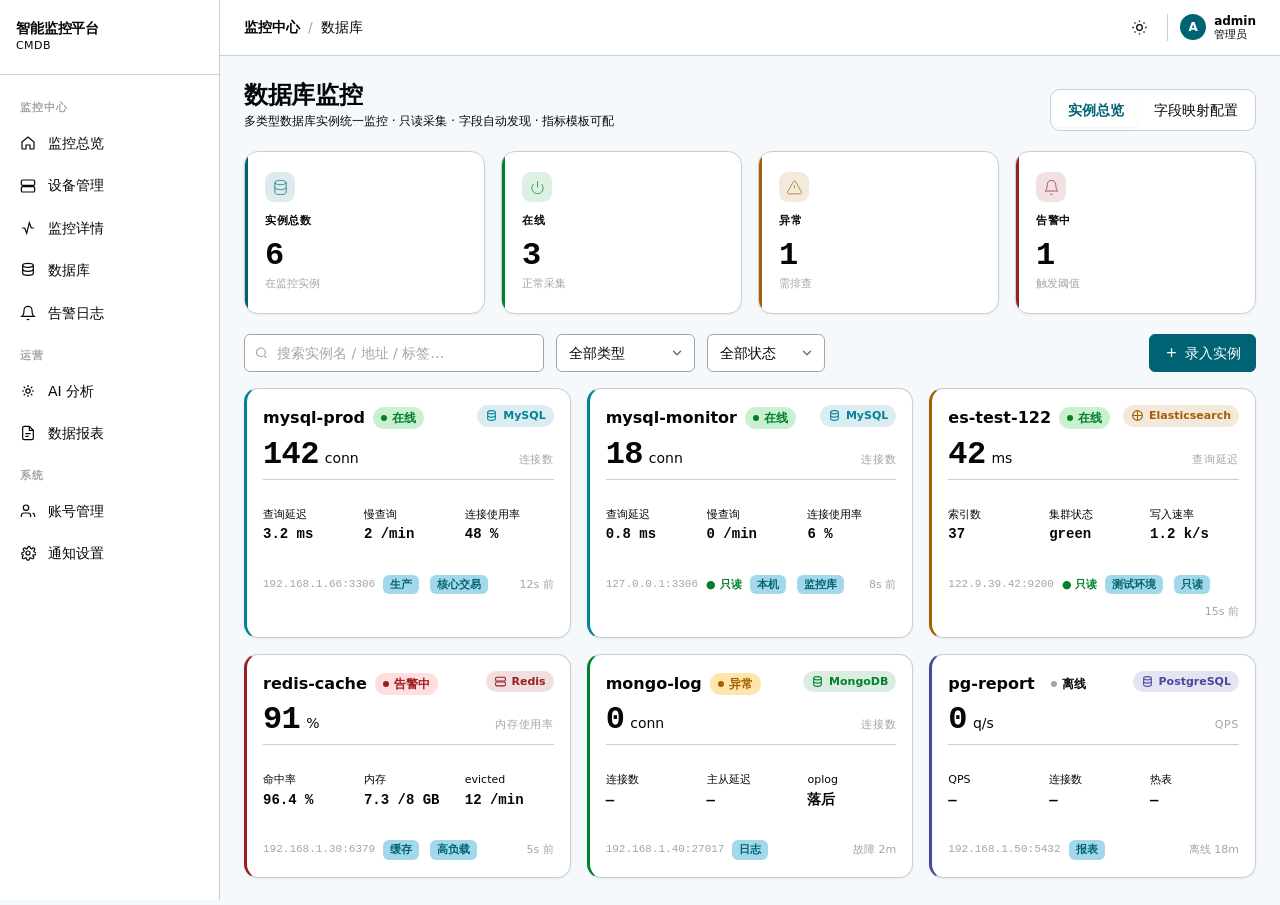
==== frontend-custom/db-monitor.html @ f9fe0a59 "sync: 生产版本自动镜像 2026-09-14" ====
<!DOCTYPE html>
<html lang="zh-CN">
<head>
<meta charset="UTF-8" />
<meta name="viewport" content="width=device-width, initial-scale=1.0" />
<title>数据库监控 · 智能监控平台</title>
<link rel="icon" type="image/png" href="/brand-logo.png" />
<style>
/* ============================================================
   Design tokens —— 与平台 index-*.css / physical.html 完全一致
   （注入模式下 :root 块会被剥离，直接继承主站 token；独立打开时本块生效）
   ============================================================ */
:root{
  --blue-50:oklch(95% .02 220);--blue-100:oklch(85% .06 220);--blue-200:oklch(75% .1 220);
  --blue-400:oklch(65% .14 210);--blue-600:oklch(55% .12 210);--blue-700:oklch(45% .1 210);--blue-900:oklch(30% .06 210);
  --green-100:oklch(92% .06 150);--green-400:oklch(68% .18 148);--green-600:oklch(52% .16 148);--green-900:oklch(28% .08 148);
  --amber-100:oklch(93% .08 85);--amber-400:oklch(72% .16 80);--amber-600:oklch(55% .14 70);--amber-900:oklch(30% .06 70);
  --coral-100:oklch(93% .04 20);--coral-400:oklch(58% .2 25);--coral-600:oklch(45% .16 25);--coral-900:oklch(25% .08 20);
  --purple-100:oklch(93% .04 280);--purple-400:oklch(60% .16 280);--purple-600:oklch(45% .14 280);--purple-900:oklch(25% .08 280);
  --neutral-50:oklch(98% .005 240);--neutral-100:oklch(93% .008 240);--neutral-200:oklch(85% .008 240);
  --neutral-300:oklch(72% .01 240);--neutral-400:oklch(60% .01 240);--neutral-500:oklch(48% .01 240);
  --neutral-600:oklch(38% .008 240);--neutral-700:oklch(28% .008 240);--neutral-750:oklch(23% .006 240);
  --neutral-800:oklch(18% .006 240);--neutral-850:oklch(15% .005 240);--neutral-900:oklch(12% .004 240);--neutral-950:oklch(8% .003 240);

  --surface-root:var(--neutral-50);--surface-default:var(--neutral-50);
  --surface-raised:#fff;--surface-overlay:#fff;
  --text-primary:var(--neutral-900);--text-secondary:var(--text-secondary,var(--neutral-500));--text-tertiary:var(--neutral-300);
  --text-inverse:var(--neutral-50);--text-link:var(--blue-700);
  --border-subtle:var(--neutral-200);--border-default:var(--neutral-300);--border-strong:var(--neutral-400);
  --accent:var(--blue-700);--accent-hover:var(--blue-900);--accent-solid:var(--blue-700);
  --accent-subtle:var(--blue-100);--accent-glow:oklch(55% .2 210 / .35);
  --success:var(--green-600);--success-subtle:var(--green-100);
  --warning:var(--amber-600);--warning-subtle:var(--amber-100);
  --danger:var(--coral-600);--danger-subtle:var(--coral-100);
  --info:var(--purple-600);--info-subtle:var(--purple-100);
  --shadow-card:0 1px 3px oklch(0% 0 0 / .06);
  --shadow-elevated:0 4px 16px oklch(0% 0 0 / .1);
  --radius-sm:6px;--radius-md:10px;--radius-lg:14px;--radius-xl:20px;
  --space-1:4px;--space-2:8px;--space-3:12px;--space-4:16px;--space-5:20px;
  --space-6:24px;--space-8:32px;--space-10:40px;--space-12:48px;
  --text-2xs:11px;--text-xs:12px;--text-sm:14px;--text-base:16px;--text-lg:18px;
  --text-xl:20px;--text-2xl:24px;--text-3xl:32px;
  --duration-fast:.12s;--duration-normal:.2s;--duration-slow:.35s;
  --ease-in-out:cubic-bezier(.65,0,.35,1);--ease-out-expo:cubic-bezier(.16,1,.3,1);--ease-out-quart:cubic-bezier(.25,1,.5,1);
  --font-sans:"Inter",-apple-system,BlinkMacSystemFont,"Segoe UI",system-ui,"PingFang SC","Hiragino Sans GB","Microsoft YaHei",sans-serif;
  --font-mono:"JetBrains Mono","Cascadia Code","Fira Code","Consolas",monospace;
  --sidebar-w:220px;
}
:root.dark{
  --surface-root:var(--neutral-950);--surface-default:var(--neutral-900);
  --surface-raised:var(--neutral-850);--surface-overlay:var(--neutral-800);
  --text-primary:var(--neutral-100);--text-secondary:var(--neutral-400);--text-tertiary:var(--neutral-600);
  --text-inverse:var(--neutral-900);--text-link:var(--blue-400);
  --border-subtle:var(--neutral-750);--border-default:var(--neutral-700);--border-strong:var(--neutral-600);
  --accent-subtle:var(--blue-900);--accent-glow:oklch(65% .2 210 / .4);
  --success:var(--green-400);--success-subtle:var(--green-900);
  --warning:var(--amber-400);--warning-subtle:var(--amber-900);
  --danger:var(--coral-400);--danger-subtle:var(--coral-900);
  --info:var(--purple-400);--info-subtle:var(--purple-900);
  --shadow-card:none;--shadow-elevated:0 4px 24px oklch(0% 0 0 / .4);
}
*,*::before,*::after{box-sizing:border-box}
html,body{height:100%}
body{margin:0;background:var(--surface-root);color:var(--text-primary);
  font:400 var(--text-sm)/1.6 var(--font-sans);-webkit-font-smoothing:antialiased}
a{color:inherit;text-decoration:none}
button,input,select,textarea{font:inherit;color:inherit}
:focus-visible{outline:none;box-shadow:0 0 0 3px var(--accent-glow);border-radius:var(--radius-sm)}
.mono{font-family:var(--font-mono);font-variant-numeric:tabular-nums}

/* ---------- Layout ---------- */
.app{display:flex;min-height:100vh}
.sidebar{width:var(--sidebar-w);flex:0 0 var(--sidebar-w);background:var(--surface-raised);
  border-right:1px solid var(--border-subtle);display:flex;flex-direction:column;
  position:sticky;top:0;height:100vh;overflow-y:auto;z-index:100}
.brand{display:flex;align-items:center;gap:var(--space-3);padding:var(--space-5) var(--space-4);
  border-bottom:1px solid var(--border-subtle)}
.brand img{width:28px;height:28px;border-radius:var(--radius-sm);object-fit:cover}
.brand-txt{font-size:var(--text-sm);font-weight:700;letter-spacing:-.01em;line-height:1.2}
.brand-sub{font-size:var(--text-2xs);color:var(--text-secondary);font-weight:500;letter-spacing:.04em}
.nav{padding:var(--space-3) var(--space-2);display:flex;flex-direction:column;gap:2px;flex:1}
.nav-label{padding:var(--space-3) var(--space-3) var(--space-1);font-size:var(--text-2xs);
  font-weight:600;letter-spacing:.08em;text-transform:uppercase;color:var(--text-tertiary)}
.nav-item{display:flex;align-items:center;gap:var(--space-3);padding:9px var(--space-3);
  border-radius:var(--radius-sm);color:var(--text-secondary);font-size:var(--text-sm);
  transition:background var(--duration-fast),color var(--duration-fast)}
.nav-item:hover{background:var(--surface-overlay);color:var(--text-primary)}
:root.dark .nav-item:hover{background:var(--neutral-800)}
.nav-item svg{width:16px;height:16px;flex:0 0 16px;stroke-width:1.8}
.nav-item.active{background:var(--accent-subtle);color:var(--accent);font-weight:600}
:root.dark .nav-item.active{color:var(--blue-400)}

.main{flex:1;min-width:0;display:flex;flex-direction:column}
.topbar{position:sticky;top:0;z-index:90;background:var(--surface-raised);border-bottom:1px solid var(--border-subtle);
  display:flex;align-items:center;gap:var(--space-4);padding:var(--space-3) var(--space-6);min-height:56px}
.crumb{display:flex;align-items:center;gap:var(--space-2);font-size:var(--text-sm);color:var(--text-secondary);min-width:0}
.crumb b{color:var(--text-primary);font-weight:600}
.crumb .sep{color:var(--text-tertiary)}
.topbar-right{margin-left:auto;display:flex;align-items:center;gap:var(--space-2)}
.icon-btn{background:none;border:1px solid transparent;border-radius:var(--radius-sm);padding:6px;cursor:pointer;
  color:var(--text-secondary);display:grid;place-items:center;transition:background var(--duration-fast),color var(--duration-fast)}
.icon-btn:hover{background:var(--surface-overlay);color:var(--text-primary)}
:root.dark .icon-btn:hover{background:var(--neutral-800)}
.icon-btn svg{width:17px;height:17px;stroke-width:1.8}
.who{display:flex;align-items:center;gap:var(--space-2);padding-left:var(--space-3);border-left:1px solid var(--border-subtle);margin-left:var(--space-1)}
.avatar{width:26px;height:26px;border-radius:50%;background:var(--accent);color:#fff;display:grid;place-items:center;font-size:var(--text-xs);font-weight:700;flex:0 0 26px}
.who-name{font-size:var(--text-xs);font-weight:600;line-height:1.2}
.who-role{font-size:var(--text-2xs);color:var(--text-secondary);line-height:1.2}

.content{padding:var(--space-6);max-width:1600px;width:100%;margin:0 auto;flex:1}
.page-head{display:flex;align-items:flex-end;gap:var(--space-4);margin-bottom:var(--space-5);flex-wrap:wrap}
.page-title{font-size:var(--text-2xl);font-weight:650;letter-spacing:-.015em;margin:0;line-height:1.25}
.page-desc{font-size:var(--text-xs);color:var(--text-secondary);margin:2px 0 0}

/* ---------- Stats ---------- */
.stats{display:grid;grid-template-columns:repeat(auto-fit,minmax(170px,1fr));gap:var(--space-4);margin-bottom:var(--space-5)}
.stat{background:var(--surface-raised);border:1px solid var(--border-subtle);border-radius:var(--radius-lg);
  box-shadow:var(--shadow-card);padding:var(--space-5);position:relative;overflow:hidden;
  opacity:0;animation:statFade .5s cubic-bezier(.16,1,.3,1) both;animation-delay:calc(var(--i,0)*.09s)}
.stat:hover{transform:translateY(-3px);box-shadow:var(--shadow-elevated);transition:transform .2s,box-shadow .2s}
.stat-ico{display:inline-flex;width:30px;height:30px;border-radius:9px;align-items:center;justify-content:center;
  margin-bottom:10px;background:color-mix(in srgb,currentColor 13%,transparent)}
.stat-ico svg{width:17px;height:17px}
@keyframes statFade{from{opacity:0}to{opacity:1}}
.stat::after{content:"";position:absolute;left:0;top:0;bottom:0;width:3px;background:var(--bar,transparent)}
.stat-k{font-size:var(--text-2xs);font-weight:600;letter-spacing:.06em;text-transform:uppercase;color:var(--text-secondary)}
.stat-v{font-size:var(--text-3xl);font-weight:700;line-height:1.1;margin-top:var(--space-2);letter-spacing:-.02em}
.stat-x{font-size:var(--text-2xs);color:var(--text-tertiary);margin-top:2px}

/* ---------- Toolbar ---------- */
.toolbar{display:flex;gap:var(--space-3);align-items:center;flex-wrap:wrap;margin-bottom:var(--space-4)}
.search{position:relative;flex:1;min-width:200px;max-width:340px}
.search svg{position:absolute;left:10px;top:50%;transform:translateY(-50%);width:15px;height:15px;color:var(--text-tertiary);stroke-width:1.8;pointer-events:none}
.input,.select{background:var(--surface-raised);border:1px solid var(--border-default);border-radius:var(--radius-sm);
  padding:7px 12px;font-size:var(--text-sm);width:100%;transition:border-color var(--duration-fast),box-shadow var(--duration-fast)}
.search .input{padding-left:32px}
.input::placeholder{color:var(--text-tertiary)}
.input:focus,.select:focus{outline:none;border-color:var(--accent);box-shadow:0 0 0 3px var(--accent-glow)}
.select{width:auto;min-width:118px;cursor:pointer}
select.input,select.select{-webkit-appearance:none;appearance:none;
  background-image:url("data:image/svg+xml,%3Csvg xmlns='http://www.w3.org/2000/svg' width='12' height='12' viewBox='0 0 24 24' fill='none' stroke='%236b7280' stroke-width='2.5' stroke-linecap='round' stroke-linejoin='round'%3E%3Cpath d='m6 9 6 6 6-6'/%3E%3C/svg%3E");
  background-repeat:no-repeat;background-position:right 10px center;background-size:14px 14px;padding-right:32px}
.spacer{flex:1}
.btn{border-radius:var(--radius-sm);padding:7px 14px;font-size:var(--text-sm);font-weight:500;cursor:pointer;
  border:1px solid transparent;display:inline-flex;align-items:center;gap:6px;white-space:nowrap;
  transition:background var(--duration-fast),border-color var(--duration-fast),color var(--duration-fast)}
.btn svg{width:15px;height:15px;stroke-width:2}
.btn-primary{background:var(--accent);color:#fff;border-color:var(--accent)}
.btn-primary:hover{background:var(--accent-hover);border-color:var(--accent-hover)}
.btn-primary:active{transform:translateY(1px)}
.btn-secondary{background:var(--surface-raised);color:var(--text-primary);border-color:var(--border-default)}
.btn-secondary:hover{border-color:var(--accent);color:var(--accent)}
.btn-danger{background:transparent;color:var(--danger);border-color:var(--border-default)}
.btn-danger:hover{background:var(--danger-subtle);border-color:var(--danger)}
.btn[disabled]{opacity:.5;cursor:not-allowed}
.btn-sm{padding:4px 9px;font-size:var(--text-xs)}

/* ---------- Segmented control ---------- */
.seg{display:inline-flex;background:var(--surface-overlay);border:1px solid var(--border-subtle);
  border-radius:var(--radius-md);padding:3px;gap:2px}
.seg button{border:none;background:transparent;color:var(--text-secondary);font-size:var(--text-sm);
  font-weight:500;padding:6px 14px;border-radius:var(--radius-sm);cursor:pointer;transition:all var(--duration-fast)}
.seg button.active{background:var(--surface-raised);color:var(--accent);font-weight:600;box-shadow:var(--shadow-card)}
:root.dark .seg button.active{background:var(--neutral-800)}

/* ---------- Cards / Table ---------- */
.card{background:var(--surface-raised);border:1px solid var(--border-subtle);border-radius:var(--radius-lg);
  box-shadow:var(--shadow-card);overflow:hidden}
.tbl-scroll{overflow-x:auto}
table{width:100%;border-collapse:collapse;font-size:var(--text-sm)}
thead th{background:var(--surface-overlay);text-align:left;padding:10px var(--space-4);font-size:var(--text-2xs);
  font-weight:600;letter-spacing:.06em;text-transform:uppercase;color:var(--text-secondary);
  border-bottom:1px solid var(--border-subtle);white-space:nowrap}
:root.dark thead th{background:var(--neutral-800)}
tbody td{padding:11px var(--space-4);border-bottom:1px solid var(--border-subtle);vertical-align:middle}
tbody tr:last-child td{border-bottom:none}
.cell-name{font-weight:600;display:flex;align-items:center;gap:var(--space-2)}
.dot{width:6px;height:6px;border-radius:50%;flex:0 0 6px}
.muted{color:var(--text-secondary)}
.nowrap{white-space:nowrap}
.acts{display:flex;gap:var(--space-1);justify-content:flex-end}
.acts .btn{border:1px solid var(--border-default)}
.acts .btn:hover{border-color:var(--accent);color:var(--accent)}

.badge{display:inline-flex;align-items:center;gap:5px;padding:2px 8px;border-radius:var(--radius-xl);
  font-size:var(--text-xs);font-weight:600;line-height:1.5;white-space:nowrap}
.badge-success{background:var(--success-subtle);color:var(--success)}
.badge-warning{background:var(--warning-subtle);color:var(--warning)}
.badge-danger{background:var(--danger-subtle);color:var(--danger)}
.badge-info{background:var(--info-subtle);color:var(--info)}
.badge-neutral{background:var(--surface-overlay);color:var(--text-secondary)}
:root.dark .badge-neutral{background:var(--neutral-800)}
.tag{display:inline-block;padding:1px 7px;border-radius:var(--radius-sm);background:var(--accent-subtle);
  color:var(--accent);font-size:var(--text-2xs);font-weight:600;margin:1px 3px 1px 0}
:root.dark .tag{color:var(--blue-400)}

/* ---------- States ---------- */
.state{padding:var(--space-12) var(--space-6);text-align:center;color:var(--text-secondary)}
.state svg{width:40px;height:40px;color:var(--text-tertiary);stroke-width:1.4;margin-bottom:var(--space-3)}
.state h3{margin:0 0 var(--space-2);font-size:var(--text-base);font-weight:600;color:var(--text-primary)}
.state p{margin:0 0 var(--space-5);font-size:var(--text-sm)}

/* ---------- Drawer / Modal ---------- */
.scrim{position:fixed;inset:0;background:oklch(0% 0 0 / .45);z-index:1000;animation:fade var(--duration-normal) var(--ease-out-quart)}
@keyframes fade{from{opacity:0}}
.drawer{position:fixed;top:0;right:0;bottom:0;width:min(620px,100%);z-index:1001;background:var(--surface-raised);
  border-left:1px solid var(--border-subtle);box-shadow:var(--shadow-elevated);display:flex;flex-direction:column;
  animation:slide var(--duration-slow) var(--ease-out-expo)}
@keyframes slide{from{transform:translateX(100%)}}
.drawer-head{padding:var(--space-5) var(--space-5) var(--space-4);border-bottom:1px solid var(--border-subtle);
  display:flex;align-items:flex-start;gap:var(--space-3)}
.drawer-title{font-size:var(--text-lg);font-weight:650;letter-spacing:-.01em;margin:0;line-height:1.3;
  display:flex;align-items:center;gap:var(--space-2);flex-wrap:wrap}
.drawer-body{flex:1;overflow-y:auto;padding:var(--space-5)}
.drawer-foot{padding:var(--space-4) var(--space-5);border-top:1px solid var(--border-subtle);display:flex;gap:var(--space-2);flex-wrap:wrap}
.sec{margin-bottom:var(--space-6)}
.sec-t{font-size:var(--text-2xs);font-weight:600;letter-spacing:.08em;text-transform:uppercase;color:var(--text-tertiary);
  margin-bottom:var(--space-3);display:flex;align-items:center;gap:var(--space-2)}
.sec-t::after{content:"";flex:1;height:1px;background:var(--border-subtle)}
.kv{display:grid;grid-template-columns:96px 1fr;gap:var(--space-2) var(--space-3);font-size:var(--text-sm)}
.kv dt{color:var(--text-secondary);font-size:var(--text-xs);padding-top:1px}
.kv dd{margin:0;word-break:break-all}
.grid2{display:grid;grid-template-columns:1fr 1fr;gap:var(--space-3)}
.f{display:flex;flex-direction:column;gap:var(--space-1);margin-bottom:var(--space-3)}
.f label{font-size:var(--text-xs);color:var(--text-secondary);font-weight:500}
.f .req::after{content:" *";color:var(--danger)}
.modal{position:fixed;z-index:2001;top:50%;left:50%;transform:translate(-50%,-50%);width:min(560px,calc(100vw - 32px));
  max-height:calc(100vh - 48px);background:var(--surface-raised);border:1px solid var(--border-subtle);
  border-radius:var(--radius-lg);box-shadow:var(--shadow-elevated);display:flex;flex-direction:column;
  animation:pop var(--duration-normal) var(--ease-out-expo)}
@keyframes pop{from{opacity:0;transform:translate(-50%,-46%) scale(.98)}}
.modal-head{padding:var(--space-5) var(--space-5) var(--space-3);font-size:var(--text-base);font-weight:650}
.modal-body{padding:0 var(--space-5) var(--space-4);overflow-y:auto}
.modal-foot{padding:var(--space-4) var(--space-5);border-top:1px solid var(--border-subtle);display:flex;justify-content:flex-end;gap:var(--space-2)}
textarea.input{resize:vertical;min-height:66px;font-family:inherit}

/* ---------- Toast ---------- */
.toasts{position:fixed;top:var(--space-5);right:var(--space-5);z-index:3000;display:flex;flex-direction:column;gap:var(--space-2)}
.toast{background:var(--surface-raised);border:1px solid var(--border-subtle);border-left:3px solid var(--accent);
  border-radius:var(--radius-sm);box-shadow:var(--shadow-elevated);padding:10px var(--space-4);font-size:var(--text-sm);
  min-width:220px;max-width:340px;animation:tin var(--duration-normal) var(--ease-out-expo)}
@keyframes tin{from{opacity:0;transform:translateX(12px)}}
.toast.ok{border-left-color:var(--success)}
.toast.err{border-left-color:var(--danger)}
.toast.warn{border-left-color:var(--warning)}

/* ============================================================
   DB-specific —— 资源管理视觉：左侧类型色条 + 大号数字 + hover 上浮
   ============================================================ */
.db-grid{display:grid;grid-template-columns:repeat(auto-fill,minmax(320px,1fr));gap:var(--space-4)}
.db-card{background:var(--surface-raised);border:1px solid var(--border-subtle);border-left:3px solid var(--bar,var(--accent));
  border-radius:var(--radius-lg);box-shadow:var(--shadow-card);padding:var(--space-4);cursor:pointer;position:relative;
  transition:box-shadow var(--duration-fast),transform var(--duration-fast);
  opacity:0;animation:cardIn .5s cubic-bezier(.16,1,.3,1) both;animation-delay:calc(var(--i,0)*.06s)}
@keyframes cardIn{from{opacity:0;transform:translateY(8px)}to{opacity:1;transform:translateY(0)}}
.db-card:hover{box-shadow:var(--shadow-elevated);transform:translateY(-3px)}
.db-top{display:flex;align-items:flex-start;justify-content:space-between;gap:var(--space-2);margin-bottom:var(--space-2)}
.db-name{font-weight:650;font-size:var(--text-base);display:flex;align-items:center;gap:var(--space-2);flex-wrap:wrap}
.db-type{display:inline-flex;align-items:center;gap:5px;padding:2px 8px;border-radius:var(--radius-xl);
  font-size:var(--text-2xs);font-weight:600;background:color-mix(in srgb,var(--bar) 14%,transparent);color:var(--bar)}
.db-type svg{width:13px;height:13px;stroke-width:2}
.db-hero{display:flex;align-items:baseline;gap:6px;margin:var(--space-1) 0 var(--space-2)}
.db-hero .num{font-size:var(--text-3xl);font-weight:700;letter-spacing:-.02em;line-height:1;font-family:var(--font-mono)}
.db-hero .unit{font-size:var(--text-sm);color:var(--text-secondary);font-weight:500}
.db-hero .lab{font-size:var(--text-2xs);color:var(--text-tertiary);margin-left:auto;text-transform:uppercase;letter-spacing:.06em}
.db-metrics{display:grid;grid-template-columns:repeat(3,1fr);gap:var(--space-1) var(--space-3);margin-top:var(--space-2);
  border-top:1px solid var(--border-subtle);padding-top:var(--space-3)}
.db-metrics dt{font-size:var(--text-2xs);color:var(--text-secondary)}
.db-metrics dd{margin:0;font-size:var(--text-sm);font-weight:600;font-family:var(--font-mono)}
.db-foot{display:flex;align-items:center;gap:var(--space-2);margin-top:var(--space-3);font-size:var(--text-2xs);color:var(--text-tertiary);flex-wrap:wrap}
.db-addr{font-family:var(--font-mono)}
.db-ro{color:var(--success);font-weight:600}
.db-ro::before{content:"● 只读";font-size:var(--text-2xs)}

.kpi-row{display:grid;grid-template-columns:repeat(auto-fit,minmax(120px,1fr));gap:var(--space-3);margin-bottom:var(--space-4)}
.kpi{background:var(--surface-overlay);border:1px solid var(--border-subtle);border-radius:var(--radius-md);padding:var(--space-3) var(--space-4)}
.kpi-k{font-size:var(--text-2xs);color:var(--text-secondary);font-weight:600;letter-spacing:.04em;text-transform:uppercase}
.kpi-v{font-size:var(--text-xl);font-weight:700;font-family:var(--font-mono);margin-top:4px;letter-spacing:-.01em}
.kpi-v small{font-size:var(--text-2xs);color:var(--text-secondary);font-weight:500;margin-left:2px}
.kpi.warn .kpi-v{color:var(--warning)}
.kpi.danger .kpi-v{color:var(--danger)}

.chart-wrap{background:var(--surface-overlay);border:1px solid var(--border-subtle);border-radius:var(--radius-md);padding:var(--space-3) var(--space-4) var(--space-2)}
.chart-head{display:flex;align-items:center;justify-content:space-between;margin-bottom:var(--space-2);flex-wrap:wrap;gap:var(--space-2)}
.chart-title{font-size:var(--text-sm);font-weight:600}
.chart-svg{width:100%;height:200px;display:block}
.conn-bar{display:flex;align-items:center;gap:var(--space-2);font-size:var(--text-xs);padding:var(--space-2) var(--space-3);
  border-radius:var(--radius-sm);margin-bottom:var(--space-3);border:1px solid var(--border-subtle)}
.conn-bar.ok{background:var(--success-subtle);color:var(--success);border-color:transparent}
.conn-bar.err{background:var(--danger-subtle);color:var(--danger);border-color:transparent}
.conn-bar svg{width:15px;height:15px;stroke-width:2}

.alarm{display:flex;gap:var(--space-3);padding:var(--space-3) 0;border-bottom:1px solid var(--border-subtle)}
.alarm:last-child{border-bottom:none}
.alarm-ico{width:26px;height:26px;border-radius:50%;flex:0 0 26px;display:grid;place-items:center;background:var(--danger-subtle);color:var(--danger)}
.alarm-ico svg{width:14px;height:14px;stroke-width:2.2}
.alarm-h{font-size:var(--text-sm);font-weight:600}
.alarm-m{font-size:var(--text-2xs);color:var(--text-tertiary);margin-top:1px}
.alarm-x{font-size:var(--text-xs);color:var(--text-secondary);margin-top:2px}

.map-layout{display:grid;grid-template-columns:1.3fr 1fr;gap:var(--space-4);align-items:start}
.map-list .frow{display:grid;grid-template-columns:1fr 160px;gap:var(--space-2);align-items:center;
  padding:var(--space-2) var(--space-3);border:1px solid var(--border-subtle);border-radius:var(--radius-sm);margin-bottom:var(--space-2);background:var(--surface-raised)}
.map-field{font-family:var(--font-mono);font-size:var(--text-sm);font-weight:600}
.map-ftype{font-size:var(--text-2xs);color:var(--text-tertiary);display:block;margin-top:1px}
.map-slot{font-size:var(--text-xs)}
.preview{background:var(--surface-overlay);border:1px solid var(--border-subtle);border-radius:var(--radius-md);padding:var(--space-4);position:sticky;top:var(--space-4)}
.preview h4{margin:0 0 var(--space-3);font-size:var(--text-sm);font-weight:650}
.dist{margin-bottom:var(--space-3)}
.dist-top{display:flex;justify-content:space-between;font-size:var(--text-xs);margin-bottom:3px}
.dist-top b{font-family:var(--font-mono)}
.dist-track{height:8px;border-radius:99px;background:var(--surface-raised);overflow:hidden}
.dist-fill{height:100%;border-radius:99px;background:var(--bar,var(--accent));transition:width .3s}

.test-out{margin-top:var(--space-3);font-size:var(--text-xs);border-radius:var(--radius-sm);padding:var(--space-3);
  display:none;align-items:flex-start;gap:8px}
.test-out.show{display:flex}
.test-out.ok{background:var(--success-subtle);color:var(--success)}
.test-out.err{background:var(--danger-subtle);color:var(--danger)}
.test-out svg{width:15px;height:15px;stroke-width:2;flex:0 0 15px;margin-top:1px}

.hint{font-size:var(--text-2xs);color:var(--text-tertiary);margin-top:4px;line-height:1.5}
.readonly-note{display:flex;align-items:center;gap:6px;font-size:var(--text-2xs);color:var(--success);
  background:var(--success-subtle);border-radius:var(--radius-sm);padding:6px 10px;margin-bottom:var(--space-3)}

/* ---------- 嵌入模式（主站内联挂载）：隐藏自带 chrome，复用主站外壳 ---------- */
.res-embed-host .sidebar,
html.embed .sidebar{display:none}
.res-embed-host .topbar,
html.embed .topbar{display:none}
.res-embed-host .main,
html.embed .main{padding:0}
.res-embed-host .content,
html.embed .content{padding:var(--space-5);max-width:none}
#res-inline-root{height:100%;overflow:auto;background:var(--surface-root)}
.res-embed-host .app{min-height:100%;height:100%}

@media (max-width:1023px){
  .sidebar{position:fixed;left:0;top:0;transform:translateX(-100%);transition:transform var(--duration-normal) var(--ease-out-quart)}
  .sidebar.open{transform:translateX(0)}
  .content{padding:var(--space-4)}
  .stats{grid-template-columns:repeat(2,1fr)}
}
@media (max-width:767px){
  .map-layout{grid-template-columns:1fr}
  .preview{position:static}
  .db-metrics{grid-template-columns:1fr 1fr}
  .page-title{font-size:var(--text-xl)}
  .stat-v{font-size:var(--text-2xl)}
  .drawer{width:100%}
  .grid2{grid-template-columns:1fr}
}
</style>
</head>
<body>
<div class="app">
  <aside class="sidebar" id="sidebar">
    <div class="brand">
      <img src="/brand-logo.png" alt="" onerror="this.style.display='none'"/>
      <div><div class="brand-txt">智能监控平台</div><div class="brand-sub">CMDB</div></div>
    </div>
    <nav class="nav">
      <div class="nav-label">监控中心</div>
      <a class="nav-item" href="#"><svg viewBox="0 0 24 24" fill="none" stroke="currentColor"><path d="M3 10.5 12 3l9 7.5V20a1 1 0 0 1-1 1h-5v-6H9v6H4a1 1 0 0 1-1-1z"/></svg>监控总览</a>
      <a class="nav-item" href="#"><svg viewBox="0 0 24 24" fill="none" stroke="currentColor"><rect x="2" y="3" width="20" height="8" rx="2"/><rect x="2" y="13" width="20" height="8" rx="2"/><path d="M6 7h.01M6 17h.01"/></svg>设备管理</a>
      <a class="nav-item" href="#"><svg viewBox="0 0 24 24" fill="none" stroke="currentColor"><path d="M3 12h4l3 8 4-16 3 8h4"/></svg>监控详情</a>
      <a class="nav-item" href="#"><svg viewBox="0 0 24 24" fill="none" stroke="currentColor"><ellipse cx="12" cy="5" rx="8" ry="3"/><path d="M4 5v6c0 1.7 3.6 3 8 3s8-1.3 8-3V5"/><path d="M4 11v6c0 1.7 3.6 3 8 3s8-1.3 8-3v-6"/></svg>数据库</a>
      <a class="nav-item" href="#"><svg viewBox="0 0 24 24" fill="none" stroke="currentColor"><path d="M18 8a6 6 0 1 0-12 0c0 7-3 9-3 9h18s-3-2-3-9"/><path d="M13.7 21a2 2 0 0 1-3.4 0"/></svg>告警日志</a>
      <div class="nav-label">运营</div>
      <a class="nav-item" href="#"><svg viewBox="0 0 24 24" fill="none" stroke="currentColor"><path d="M12 3v3M12 18v3M3 12h3M18 12h3M5.6 5.6l2.1 2.1M16.3 16.3l2.1 2.1M5.6 18.4l2.1-2.1M16.3 7.7l2.1-2.1"/><circle cx="12" cy="12" r="3.2"/></svg>AI 分析</a>
      <a class="nav-item" href="#"><svg viewBox="0 0 24 24" fill="none" stroke="currentColor"><path d="M14 2H6a2 2 0 0 0-2 2v16a2 2 0 0 0 2 2h12a2 2 0 0 0 2-2V8z"/><path d="M14 2v6h6M8 13h8M8 17h5"/></svg>数据报表</a>
      <div class="nav-label">系统</div>
      <a class="nav-item" href="#"><svg viewBox="0 0 24 24" fill="none" stroke="currentColor"><path d="M16 21v-2a4 4 0 0 0-4-4H6a4 4 0 0 0-4 4v2"/><circle cx="9" cy="7" r="4"/><path d="M22 21v-2a4 4 0 0 0-3-3.87"/></svg>账号管理</a>
      <a class="nav-item" href="#"><svg viewBox="0 0 24 24" fill="none" stroke="currentColor"><circle cx="12" cy="12" r="3"/><path d="M19.4 15a1.7 1.7 0 0 0 .3 1.9l.1.1a2 2 0 1 1-2.8 2.8l-.1-.1a1.7 1.7 0 0 0-2.9 1.2 2 2 0 1 1-4 0 1.7 1.7 0 0 0-2.9-1.2l-.1.1a2 2 0 1 1-2.8-2.8l.1-.1A1.7 1.7 0 0 0 4.6 15a2 2 0 1 1 0-4 1.7 1.7 0 0 0 1.2-2.9l-.1-.1a2 2 0 1 1 2.8-2.8l.1.1A1.7 1.7 0 0 0 11.5 4a2 2 0 1 1 4 0 1.7 1.7 0 0 0 2.9 1.2l.1-.1a2 2 0 1 1 2.8 2.8l-.1.1a1.7 1.7 0 0 0 1.2 2.9 2 2 0 1 1 0 4z"/></svg>通知设置</a>
    </nav>
  </aside>

  <div class="main">
    <header class="topbar">
      <div class="crumb"><b>监控中心</b><span class="sep">/</span><span>数据库</span></div>
      <div class="topbar-right">
        <button class="icon-btn" id="btnTheme" title="切换主题">
          <svg id="icoSun" viewBox="0 0 24 24" fill="none" stroke="currentColor"><circle cx="12" cy="12" r="4"/><path d="M12 2v2M12 20v2M4.9 4.9l1.4 1.4M17.7 17.7l1.4 1.4M2 12h2M20 12h2M4.9 19.1l1.4-1.4M17.7 6.3l1.4-1.4"/></svg>
          <svg id="icoMoon" viewBox="0 0 24 24" fill="none" stroke="currentColor" style="display:none"><path d="M21 12.8A9 9 0 1 1 11.2 3 7 7 0 0 0 21 12.8z"/></svg>
        </button>
        <div class="who"><div class="avatar">A</div><div><div class="who-name">admin</div><div class="who-role">管理员</div></div></div>
      </div>
    </header>

    <main class="content">
      <div class="page-head">
        <div>
          <h1 class="page-title">数据库监控</h1>
          <p class="page-desc">多类型数据库实例统一监控 · 只读采集 · 字段自动发现 · 指标模板可配</p>
        </div>
        <div class="spacer"></div>
        <div class="seg" id="seg">
          <button data-v="overview" class="active">实例总览</button>
          <button data-v="mapping">字段映射配置</button>
        </div>
      </div>

      <section id="viewOverview">
        <section class="stats" id="stats"></section>
        <div class="toolbar">
          <div class="search">
            <svg viewBox="0 0 24 24" fill="none" stroke="currentColor"><circle cx="11" cy="11" r="7"/><path d="m20 20-3.5-3.5"/></svg>
            <input class="input" id="q" type="search" placeholder="搜索实例名 / 地址 / 标签…" autocomplete="off"/>
          </div>
          <select class="select" id="fType"><option value="">全部类型</option></select>
          <select class="select" id="fStatus"><option value="">全部状态</option><option value="online">在线</option><option value="exception">异常</option><option value="alerting">告警中</option><option value="offline">离线</option></select>
          <div class="spacer"></div>
          <button class="btn btn-primary" id="btnNew">
            <svg viewBox="0 0 24 24" fill="none" stroke="currentColor"><path d="M12 5v14M5 12h14"/></svg>录入实例
          </button>
        </div>
        <div class="db-grid" id="dbGrid"></div>
      </section>

      <section id="viewMapping" style="display:none">
        <div class="toolbar">
          <div class="search" style="max-width:300px">
            <svg viewBox="0 0 24 24" fill="none" stroke="currentColor"><circle cx="11" cy="11" r="7"/><path d="m20 20-3.5-3.5"/></svg>
            <input class="input" id="mInst" type="text" value="es-test-122（Elasticsearch · 122.9.39.42:9200）" readonly style="color:var(--text-secondary)"/>
          </div>
          <div class="spacer"></div>
          <span class="badge badge-info"><span class="dot" style="background:var(--info)"></span>自动发现自 _mapping</span>
          <button class="btn btn-primary" id="btnSaveTpl">
            <svg viewBox="0 0 24 24" fill="none" stroke="currentColor"><path d="M19 21H5a2 2 0 0 1-2-2V5a2 2 0 0 1 2-2h11l5 5v11a2 2 0 0 1-2 2z"/><path d="M17 21v-8H7v8M7 3v5h8"/></svg>保存为模板
          </button>
        </div>
        <div class="map-layout">
          <div class="map-list card" style="padding:var(--space-4)">
            <div class="sec-t" style="margin-bottom:var(--space-3)">自动发现字段（指派到取数槽位）</div>
            <div id="mapRows"></div>
            <p class="hint">未指派的字段不会被采集；同结构新索引可一键套用此模板。Mongo 走采样文档、关系库走 information_schema。</p>
          </div>
          <div class="preview card">
            <h4>实时预览 · 状态码分布</h4>
            <div id="distStatus"></div>
            <h4 style="margin-top:var(--space-4)">实时预览 · 等级分布</h4>
            <div id="distLevel"></div>
            <p class="hint" style="margin-top:var(--space-4)">预览数据取自最近 1 小时采样聚合，保存模板后正式进入采集管线。</p>
          </div>
        </div>
      </section>
    </main>
  </div>
</div>

<div class="toasts" id="toasts"></div>
<div id="layerHost"></div>

<script>
(function(){
'use strict';
function $(s){return document.querySelector(s);}
function esc(v){if(v==null)return '';return String(v).replace(/[&<>"']/g,function(c){return {'&':'&amp;','<':'&lt;','>':'&gt;','"':'&quot;',"'":'&#39;'}[c];});}

/* ===================== 类型定义 ===================== */
var TYPES = {
  mysql:        { t:'MySQL',        color:'var(--blue-600)',  icon:'<ellipse cx="12" cy="6" rx="7" ry="3"/><path d="M5 6v12c0 1.7 3.1 3 7 3s7-1.3 7-3V6"/><path d="M5 12c0 1.7 3.1 3 7 3s7-1.3 7-3"/>', hero:'连接数', unit:'conn' },
  postgresql:   { t:'PostgreSQL',   color:'var(--purple-600)',icon:'<ellipse cx="12" cy="6" rx="7" ry="3"/><path d="M5 6v12c0 1.7 3.1 3 7 3s7-1.3 7-3V6"/><path d="M5 12c0 1.7 3.1 3 7 3s7-1.3 7-3"/>', hero:'QPS', unit:'q/s' },
  mongodb:      { t:'MongoDB',      color:'var(--green-600)', icon:'<ellipse cx="12" cy="6" rx="7" ry="3"/><path d="M5 6v12c0 1.7 3.1 3 7 3s7-1.3 7-3V6"/><path d="M5 12c0 1.7 3.1 3 7 3s7-1.3 7-3"/>', hero:'连接数', unit:'conn' },
  redis:        { t:'Redis',        color:'var(--coral-600)', icon:'<rect x="3" y="4" width="18" height="7" rx="2"/><rect x="3" y="13" width="18" height="7" rx="2"/><path d="M7 7.5h.01M7 16.5h.01"/>', hero:'内存使用率', unit:'%' },
  elasticsearch:{ t:'Elasticsearch',color:'var(--amber-600)', icon:'<circle cx="12" cy="12" r="9"/><path d="M12 3v18M3 12h18"/>', hero:'查询延迟', unit:'ms' },
  clickhouse:   { t:'ClickHouse',   color:'var(--blue-400)',  icon:'<ellipse cx="12" cy="6" rx="7" ry="3"/><path d="M5 6v12c0 1.7 3.1 3 7 3s7-1.3 7-3V6"/><path d="M5 12c0 1.7 3.1 3 7 3s7-1.3 7-3"/>', hero:'写入速率', unit:'r/s' }
};
var STATUS = {
  online:   { t:'在线',   cls:'badge-success', dot:'var(--success)' },
  exception:{ t:'异常',   cls:'badge-warning', dot:'var(--warning)' },
  alerting: { t:'告警中', cls:'badge-danger',  dot:'var(--danger)' },
  offline:  { t:'离线',   cls:'badge-neutral', dot:'var(--text-tertiary)' }
};

/* ===================== 演示数据（后端 /api/dbs 就绪后由接口覆盖） ===================== */
var ROWS = [
  { id:1, name:'mysql-prod', type:'mysql', host:'192.168.1.66', port:3306, account:'monitor', status:'online',
    hero:142, metrics:{ '查询延迟':'3.2 ms', '慢查询':'2 /min', '连接使用率':'48 %' }, addr:'192.168.1.66:3306', tags:['生产','核心交易'], last:'12s 前' },
  { id:2, name:'mysql-monitor', type:'mysql', host:'127.0.0.1', port:3306, account:'monitor_ro', status:'online', readonly:true,
    hero:18, metrics:{ '查询延迟':'0.8 ms', '慢查询':'0 /min', '连接使用率':'6 %' }, addr:'127.0.0.1:3306', tags:['本机','监控库'], last:'8s 前' },
  { id:3, name:'es-test-122', type:'elasticsearch', host:'122.9.39.42', port:9200, account:'elastic', status:'online', readonly:true,
    hero:42, metrics:{ '索引数':'37', '集群状态':'green', '写入速率':'1.2 k/s' }, addr:'122.9.39.42:9200', tags:['测试环境','只读'], last:'15s 前' },
  { id:4, name:'redis-cache', type:'redis', host:'192.168.1.30', port:6379, account:'monitor', status:'alerting',
    hero:91, metrics:{ '命中率':'96.4 %', '内存':'7.3 /8 GB', 'evicted':'12 /min' }, addr:'192.168.1.30:6379', tags:['缓存','高负载'], last:'5s 前' },
  { id:5, name:'mongo-log', type:'mongodb', host:'192.168.1.40', port:27017, account:'monitor', status:'exception',
    hero:0, metrics:{ '连接数':'—', '主从延迟':'—', 'oplog':'落后' }, addr:'192.168.1.40:27017', tags:['日志'], last:'故障 2m' },
  { id:6, name:'pg-report', type:'postgresql', host:'192.168.1.50', port:5432, account:'monitor', status:'offline',
    hero:0, metrics:{ 'QPS':'—', '连接数':'—', '热表':'—' }, addr:'192.168.1.50:5432', tags:['报表'], last:'离线 18m' }
];

/* 后端实例 → 展示模型（字段缺失时回退演示值） */
function mapApi(arr){
  return arr.map(function(r, i){
    var ty=r.type||'mysql';
    var m=(r.metrics&&typeof r.metrics==='object')?r.metrics:{};
    return {
      id:r.id||(i+1), name:r.name||('实例'+i), type:ty, host:r.host||'', port:r.port||'',
      account:r.account||'', status:r.status||'online', readonly:!!r.readonly,
      hero: (typeof r.hero==='number')?r.hero:(m.connections!=null?m.connections:(m.qps!=null?m.qps:0)),
      metrics: m && Object.keys(m).length ? m : { '连接数':'—', '查询延迟':'—', '连接使用率':'—' },
      addr: (r.host||'')+':'+(r.port||''), tags: r.tags||[], last: r.last_error ? ('错误 '+r.last_error) : '—'
    };
  });
}

/* 优先拉取真实接口，失败（后端未就绪）则回落演示数据 */
var DATA = ROWS;
function loadInstances(){
  var TOKEN = localStorage.getItem('token') || '';
  var hd = {'Content-Type':'application/json'}; if (TOKEN) hd.Authorization = 'Bearer ' + TOKEN;
  fetch('/api/dbs/instances', { headers: hd, cache:'no-store' })
    .then(function(r){ return r.ok ? r.json() : null; })
    .then(function(j){
      var arr = j && (j.data || j);
      if (Array.isArray(arr) && arr.length) { DATA = mapApi(arr); }
      renderAll();
    })
    .catch(function(){ renderAll(); });
}

/* ===================== 主题 ===================== */
function applyTheme(){
  var t = localStorage.getItem('dbTheme');
  var dark = (t==='dark') || (!t && window.matchMedia && window.matchMedia('(prefers-color-scheme: dark)').matches);
  var s=$('#icoSun'), m=$('#icoMoon');
  if(s) s.style.display = dark?'none':'';
  if(m) m.style.display = dark?'':'none';
  document.documentElement.classList.toggle('dark', dark);
}
applyTheme();
$('#btnTheme').addEventListener('click', function(){
  var dark = document.documentElement.classList.contains('dark');
  localStorage.setItem('dbTheme', dark?'light':'dark'); applyTheme();
});

/* ===================== Toast ===================== */
function toast(msg, kind){
  var el=document.createElement('div'); el.className='toast '+(kind||''); el.textContent=msg;
  $('#toasts').appendChild(el);
  setTimeout(function(){ el.style.transition='opacity .2s,transform .2s'; el.style.opacity='0'; el.style.transform='translateX(12px)';
    setTimeout(function(){el.remove();},220); },2600);
}

/* ===================== 统计卡 ===================== */
var IC_DB='<svg viewBox="0 0 24 24" fill="none" stroke="currentColor"><ellipse cx="12" cy="5" rx="8" ry="3"/><path d="M4 5v14c0 1.7 3.6 3 8 3s8-1.3 8-3V5"/><path d="M4 12c0 1.7 3.6 3 8 3s8-1.3 8-3"/></svg>';
var IC_ON='<svg viewBox="0 0 24 24" fill="none" stroke="currentColor"><path d="M12 3v9"/><path d="M6.5 7a8 8 0 1 0 11 0"/></svg>';
var IC_EX='<svg viewBox="0 0 24 24" fill="none" stroke="currentColor"><path d="M10.3 3.9 2.4 18a2 2 0 0 0 1.7 3h15.8a2 2 0 0 0 1.7-3L13.7 3.9a2 2 0 0 0-3.4 0z"/><path d="M12 9v4M12 17h.01"/></svg>';
var IC_AL='<svg viewBox="0 0 24 24" fill="none" stroke="currentColor"><path d="M18 8a6 6 0 1 0-12 0c0 7-3 9-3 9h18s-3-2-3-9"/><path d="M13.7 21a2 2 0 0 1-3.4 0"/></svg>';
function renderStats(){
  var on=0, ex=0, al=0;
  DATA.forEach(function(r){ if(r.status==='online')on++; else if(r.status==='exception')ex++; else if(r.status==='alerting')al++; });
  var cards=[
    { k:'实例总数', v:DATA.length, ico:IC_DB, bar:'var(--accent)', x:'在监控实例' },
    { k:'在线',     v:on,          ico:IC_ON, bar:'var(--success)', x:'正常采集' },
    { k:'异常',     v:ex,          ico:IC_EX, bar:'var(--warning)', x:'需排查' },
    { k:'告警中',   v:al,          ico:IC_AL, bar:'var(--danger)',  x:'触发阈值' }
  ];
  $('#stats').innerHTML = cards.map(function(c,i){
    return '<div class="stat" style="--bar:'+c.bar+';--i:'+i+'">'
      +'<span class="stat-ico" style="color:'+c.bar+'">'+c.ico+'</span>'
      +'<div class="stat-k">'+c.k+'</div><div class="stat-v mono">'+c.v+'</div>'
      +'<div class="stat-x">'+c.x+'</div></div>';
  }).join('');
}

/* ===================== 筛选器 ===================== */
function fillTypeFilter(){
  var sel=$('#fType'), cur=sel.value, vals=[];
  DATA.forEach(function(r){ if(vals.indexOf(r.type)<0) vals.push(r.type); });
  sel.innerHTML='<option value="">全部类型</option>'+vals.map(function(v){
    return '<option value="'+v+'"'+(v===cur?' selected':'')+'>'+esc(TYPES[v]?TYPES[v].t:v)+'</option>';
  }).join('');
}

/* ===================== 实例卡片网格 ===================== */
function statusBadge(s){ var m=STATUS[s]||{t:s,cls:'badge-neutral',dot:'var(--text-tertiary)'};
  return '<span class="badge '+m.cls+'"><span class="dot" style="background:'+m.dot+'"></span>'+esc(m.t)+'</span>'; }
function computeView(){
  var q=$('#q').value.trim().toLowerCase(), ty=$('#fType').value, st=$('#fStatus').value;
  return DATA.filter(function(r){
    if(ty && r.type!==ty) return false;
    if(st && r.status!==st) return false;
    if(!q) return true;
    return (r.name+' '+r.addr+' '+(r.tags||[]).join(' ')).toLowerCase().indexOf(q)>=0;
  });
}
function renderGrid(){
  var list=computeView();
  if(!list.length){ $('#dbGrid').innerHTML='<div class="state" style="grid-column:1/-1"><h3>没有匹配的实例</h3><p>试试调整搜索或筛选条件</p></div>'; return; }
  $('#dbGrid').innerHTML = list.map(function(r,i){
    var ty=TYPES[r.type]||{t:r.type,color:'var(--accent)',icon:'',hero:'指标',unit:''};
    var mets=Object.keys(r.metrics||{}).map(function(k){ return '<dl><dt>'+esc(k)+'</dt><dd>'+esc(r.metrics[k])+'</dd></dl>'; }).join('');
    return '<div class="db-card" data-id="'+r.id+'" style="--bar:'+ty.color+';--i:'+i+'">'
      +'<div class="db-top"><div class="db-name">'+esc(r.name)+statusBadge(r.status)+'</div>'
      +'<span class="db-type" style="--bar:'+ty.color+'"><svg viewBox="0 0 24 24" fill="none" stroke="currentColor">'+ty.icon+'</svg>'+esc(ty.t)+'</span></div>'
      +'<div class="db-hero"><span class="num">'+esc(r.hero)+'</span><span class="unit">'+esc(ty.unit)+'</span><span class="lab">'+esc(ty.hero)+'</span></div>'
      +'<dl class="db-metrics">'+mets+'</dl>'
      +'<div class="db-foot"><span class="db-addr">'+esc(r.addr)+'</span>'
        + (r.readonly?'<span class="db-ro"></span>':'')
        + (r.tags||[]).map(function(t){return '<span class="tag">'+esc(t)+'</span>';}).join('')
        + '<span style="margin-left:auto">'+esc(r.last)+'</span></div>'
      +'</div>';
  }).join('');
}

/* ===================== 6.2 实例详情抽屉 ===================== */
function genSeries(n, base, amp, seed){
  var a=[]; for(var i=0;i<n;i++){ a.push(Math.max(0, base + Math.sin(i/2.3+seed)*amp + (Math.random()-0.5)*amp*0.6)); } return a;
}
function areaPath(data, w, h, pad){
  var max=Math.max.apply(null,data)*1.15||1, min=0;
  var pts=data.map(function(v,i){ var x=pad+(w-2*pad)*i/(data.length-1); var y=h-pad-(h-2*pad)*(v-min)/(max-min); return [x,y]; });
  var d='M'+pts[0][0]+','+pts[0][1];
  for(var i=1;i<pts.length;i++){ var p0=pts[i-1],p1=pts[i]; var cx=(p0[0]+p1[0])/2; d+=' C'+cx+','+p0[1]+' '+cx+','+p1[1]+' '+p1[0]+','+p1[1]; }
  var area=d+' L'+pts[pts.length-1][0]+','+(h-pad)+' L'+pts[0][0]+','+(h-pad)+' Z';
  return { line:d, area:area };
}
function drawChart(svg, data, color){
  var w=520,h=200,pad=12; var p=areaPath(data,w,h,pad);
  var gid='g'+Math.random().toString(36).slice(2,7);
  svg.setAttribute('viewBox','0 0 '+w+' '+h);
  svg.innerHTML='<defs><linearGradient id="'+gid+'" x1="0" y1="0" x2="0" y2="1">'
    +'<stop offset="0%" stop-color="'+color+'" stop-opacity="0.28"/>'
    +'<stop offset="100%" stop-color="'+color+'" stop-opacity="0"/></linearGradient></defs>'
    +'<path d="'+p.area+'" fill="url(#'+gid+')"/>'
    +'<path d="'+p.line+'" fill="none" stroke="'+color+'" stroke-width="2" stroke-linecap="round"/>';
}
var RANGES=['1h','24h','7d'];
function openDetail(id){
  var r=null; DATA.forEach(function(x){ if(x.id===id) r=x; }); if(!r) return;
  var ty=TYPES[r.type]||{color:'var(--accent)',t:r.type,hero:'指标',unit:''};
  var offline = (r.status==='offline' || r.status==='exception');
  var connHtml = offline
    ? '<div class="conn-bar err"><svg viewBox="0 0 24 24" fill="none" stroke="currentColor"><circle cx="12" cy="12" r="9"/><path d="M12 8v5M12 16h.01"/></svg><div><b>连通异常</b> · 最近错误：'+(r.status==='offline'?'连接拒绝 (ECONNREFUSED)':'认证失败 / 主从延迟超阈值')+'</div></div>'
    : '<div class="conn-bar ok"><svg viewBox="0 0 24 24" fill="none" stroke="currentColor"><path d="M20 6 9 17l-5-5"/></svg><div><b>连通正常</b> · 采集间隔 15s · 只读账号 '+esc(r.account)+ (r.readonly?' · 测试环境只读':'') +'</div></div>';

  var kpis = [
    { k:'连接数', v:r.hero },
    { k:'查询延迟', v:r.metrics['查询延迟']||'—' },
    { k:'慢查询', v:r.metrics['慢查询']||'—', cls:(r.metrics['慢查询']||'').indexOf('/min')>0 && parseInt(r.metrics['慢查询'])>10?'warn':'' },
    { k:'连接使用率', v:r.metrics['连接使用率']||'—', cls:(r.metrics['连接使用率']||'').indexOf('%')>0 && parseInt(r.metrics['连接使用率'])>85?'danger':'' }
  ];
  var kpiHtml = kpis.map(function(k){ return '<div class="kpi '+(k.cls||'')+'"><div class="kpi-k">'+esc(k.k)+'</div><div class="kpi-v">'+esc(k.v)+'</div></div>'; }).join('');

  var alarms = (r.status==='alerting')
    ? [ {t:'内存使用率超阈值',m:'redis-cache 内存使用率 91% 超过 85% 告警线',time:'2 分钟前',lv:'danger'},
        {t:'evicted 键增速异常',m:'近 5 分钟 evicted 12 keys/min',time:'5 分钟前',lv:'warning'} ]
    : (r.status==='exception')
    ? [ {t:'采集失败',m:'mongo-log 连续 2 次连通性探测失败',time:'2 分钟前',lv:'danger'} ]
    : [ {t:'无活动告警',m:'当前实例处于健康状态',time:'—',lv:'ok'} ];
  var alarmHtml = alarms.map(function(a){
    var ic = a.lv==='ok' ? '<svg viewBox="0 0 24 24" fill="none" stroke="currentColor"><path d="M20 6 9 17l-5-5"/></svg>' : '<svg viewBox="0 0 24 24" fill="none" stroke="currentColor"><path d="M18 8a6 6 0 1 0-12 0c0 7-3 9-3 9h18s-3-2-3-9"/><path d="M13.7 21a2 2 0 0 1-3.4 0"/></svg>';
    return '<div class="alarm"><div class="alarm-ico" style="background:'+(a.lv==='ok'?'var(--success-subtle)':'var(--danger-subtle)')+';color:'+(a.lv==='ok'?'var(--success)':'var(--danger)')+'">'+ic+'</div>'
      +'<div style="flex:1"><div class="alarm-h">'+esc(a.t)+'</div><div class="alarm-x">'+esc(a.m)+'</div><div class="alarm-m">'+esc(a.time)+'</div></div></div>';
  }).join('');

  var html='<div class="scrim" data-close="1"></div><aside class="drawer">'
    +'<div class="drawer-head"><div style="flex:1;min-width:0"><h2 class="drawer-title">'+esc(r.name)+statusBadge(r.status)+'</h2>'
      +'<div class="muted" style="font-size:var(--text-xs);margin-top:2px">'+esc(ty.t)+' · '+esc(r.addr)+'</div></div>'
      +'<button class="icon-btn" data-close="1"><svg viewBox="0 0 24 24" fill="none" stroke="currentColor"><path d="M18 6 6 18M6 6l12 12"/></svg></button></div>'
    +'<div class="drawer-body">'
      + connHtml
      +'<div class="sec"><div class="sec-t">关键指标</div><div class="kpi-row">'+kpiHtml+'</div></div>'
      +'<div class="sec"><div class="sec-t">指标趋势</div>'
        +'<div class="chart-wrap"><div class="chart-head"><span class="chart-title">'+esc(ty.hero)+'</span>'
          +'<div class="seg" data-chart="1"><button data-r="1h" class="active">1h</button><button data-r="24h">24h</button><button data-r="7d">7d</button></div></div>'
          +'<svg class="chart-svg" id="chartSvg"></svg></div></div>'
      +'<div class="sec"><div class="sec-t">告警记录</div>'+alarmHtml+'</div>'
      +'<div class="sec"><div class="sec-t">基本信息</div><dl class="kv">'
        +'<dt>类型</dt><dd>'+esc(ty.t)+'</dd>'
        +'<dt>地址</dt><dd class="mono">'+esc(r.addr)+'</dd>'
        +'<dt>账号</dt><dd class="mono">'+esc(r.account)+(r.readonly?'（只读）':'')+'</dd>'
        +'<dt>标签</dt><dd>'+(r.tags||[]).map(function(t){return '<span class="tag">'+esc(t)+'</span>';}).join('')+'</dd>'
        +'<dt>最近采集</dt><dd class="muted mono">'+esc(r.last)+'</dd>'
      +'</dl></div>'
    +'</div>'
    +'<div class="drawer-foot">'
      +'<button class="btn btn-secondary" id="dEdit">编辑</button><div class="spacer"></div><button class="btn btn-danger" id="dDel">删除</button>'
    +'</div></aside>';
  $('#layerHost').innerHTML=html;

  var svg=$('#chartSvg');
  var chartSeq=0;
  function redraw(range){
    var reqId=++chartSeq;
    var n = range==='1h'?60:range==='24h'?96:84;
    var amp = range==='1h'?20:range==='24h'?45:80;
    drawChart(svg, genSeries(n, r.hero||40, amp, r.id), ty.color); // 立即画合成占位，真实数据回来覆盖
    var tk = localStorage.getItem('token') || '';
    var hd = {'Content-Type':'application/json'}; if (tk) hd.Authorization='Bearer '+tk;
    fetch('/api/dbs/'+r.id+'/metrics?range='+encodeURIComponent(range), { headers: hd, cache:'no-store' })
      .then(function(res){ return res.ok ? res.json() : Promise.reject(); })
      .then(function(j){
        if (reqId!==chartSeq) return;                 // 已被更新的范围切换覆盖
        if (!j || j.code!==0 || !j.series || !j.series.length) return; // 无真实数据则保留占位图
        var data=j.series.map(function(s){ return (s.value==null?0:Number(s.value)); });
        drawChart(svg, data, ty.color);
      })
      .catch(function(){ /* 真实数据缺失时保留合成占位图 */ });
  }
  redraw('1h');
  $('#layerHost').querySelectorAll('[data-chart="1"] button').forEach(function(b){
    b.addEventListener('click', function(){
      $('#layerHost').querySelectorAll('[data-chart="1"] button').forEach(function(x){x.classList.remove('active');});
      b.classList.add('active'); redraw(b.dataset.r);
    });
  });
  var de=$('#dEdit'); if(de) de.onclick=function(){ closeLayer(); openEdit(r); };
  var dd=$('#dDel'); if(dd) dd.onclick=function(){ toast('演示稿：删除操作需二次确认弹窗','warn'); };
}

/* ===================== 6.3 字段映射 ===================== */
var MAP_FIELDS = [
  { f:'@timestamp', t:'date',    slot:'time' },
  { f:'status',    t:'keyword', slot:'status' },
  { f:'level',     t:'keyword', slot:'level' },
  { f:'latency',   t:'double',  slot:'latency' },
  { f:'service',   t:'keyword', slot:'group' },
  { f:'host',      t:'keyword', slot:'' },
  { f:'message',   t:'text',    slot:'' },
  { f:'trace_id',  t:'keyword', slot:'' }
];
var SLOTS=[
  { v:'time',  t:'时间字段' },
  { v:'status',t:'状态码字段' },
  { v:'level', t:'等级字段' },
  { v:'latency',t:'耗时字段' },
  { v:'group', t:'分组维度' },
  { v:'',      t:'忽略（不采集）' }
];
function renderMapping(){
  $('#mapRows').innerHTML = MAP_FIELDS.map(function(x){
    var opts=SLOTS.map(function(s){ return '<option value="'+s.v+'"'+(x.slot===s.v?' selected':'')+'>'+s.t+'</option>'; }).join('');
    return '<div class="frow"><div><span class="map-field">'+esc(x.f)+'</span><span class="map-ftype">'+esc(x.t)+'</span></div>'
      +'<select class="select map-slot" data-f="'+esc(x.f)+'">'+opts+'</select></div>';
  }).join('');
  $('#mapRows').querySelectorAll('.map-slot').forEach(function(s){
    s.addEventListener('change', function(){ var f=MAP_FIELDS.filter(function(x){return x.f===s.dataset.f;})[0]; if(f) f.slot=s.value; });
  });
  var stDist=[{k:'200',v:92,c:'var(--success)'},{k:'404',v:5,c:'var(--warning)'},{k:'500',v:3,c:'var(--danger)'}];
  $('#distStatus').innerHTML = stDist.map(function(d){
    return '<div class="dist"><div class="dist-top"><span>'+d.k+'</span><b>'+d.v+'%</b></div>'
      +'<div class="dist-track"><div class="dist-fill" style="width:'+d.v+'%;--bar:'+d.c+'"></div></div></div>';
  }).join('');
  var lvDist=[{k:'INFO',v:74,c:'var(--blue-600)'},{k:'WARN',v:18,c:'var(--warning)'},{k:'ERROR',v:8,c:'var(--danger)'}];
  $('#distLevel').innerHTML = lvDist.map(function(d){
    return '<div class="dist"><div class="dist-top"><span>'+d.k+'</span><b>'+d.v+'%</b></div>'
      +'<div class="dist-track"><div class="dist-fill" style="width:'+d.v+'%;--bar:'+d.c+'"></div></div></div>';
  }).join('');
}

/* ===================== 6.4 录入 / 编辑抽屉 ===================== */
function openEdit(r){
  var isNew=!r;
  var d=r||{ name:'', type:'mysql', host:'', port:3306, account:'monitor_ro', password:'', params:'', template:'', tags:'' };
  var typeOpts=Object.keys(TYPES).map(function(k){ return '<option value="'+k+'"'+(d.type===k?' selected':'')+'>'+esc(TYPES[k].t)+'</option>'; }).join('');
  var tplOpts=['默认关系库模板','ES 日志模板','Redis 缓存模板','Mongo 文档模板'].map(function(t){ return '<option value="'+t+'"'+(d.template===t?' selected':'')+'>'+esc(t)+'</option>'; }).join('');
  var html='<div class="scrim" data-close="1"></div><div class="modal" style="width:min(560px,calc(100vw - 32px));max-height:calc(100vh - 48px)">'
    +'<div class="modal-head">'+(isNew?'录入数据库实例':'编辑实例 · '+esc(d.name))+'<button class="icon-btn" data-close="1" style="float:right"><svg viewBox="0 0 24 24" fill="none" stroke="currentColor"><path d="M18 6 6 18M6 6l12 12"/></svg></button></div>'
    +'<div class="modal-body" style="max-height:calc(100vh - 200px)">'
      + (isNew?'<div class="readonly-note"><svg viewBox="0 0 24 24" fill="none" stroke="currentColor"><rect x="3" y="11" width="18" height="11" rx="2"/><path d="M7 11V7a5 5 0 0 1 10 0v4"/></svg>采集端一律只读：请填<b>只读账号</b>，不授予写 / DDL 权限。密码加密存储，接口不回显。</div>':'')
      +'<div class="f"><label class="req">实例名</label><input class="input" id="eName" value="'+esc(d.name)+'" placeholder="如 mysql-prod"/></div>'
      +'<div class="grid2"><div class="f"><label class="req">类型</label><select class="input" id="eType">'+typeOpts+'</select></div>'
        +'<div class="f"><label class="req">端口</label><input class="input mono" id="ePort" type="number" value="'+esc(d.port||'')+'"/></div></div>'
      +'<div class="f"><label class="req">主机</label><input class="input mono" id="eHost" value="'+esc(d.host||'')+'" placeholder="如 192.168.1.66 或 127.0.0.1"/></div>'
      +'<div class="grid2"><div class="f"><label class="req">账号</label><input class="input" id="eAccount" value="'+esc(d.account||'')+'" placeholder="只读账号"/></div>'
        +'<div class="f"><label>密码'+(isNew?'':'（留空=不改）')+'</label><input class="input" id="ePass" type="password" placeholder="'+(isNew?'••••••':'留空则不修改')+'"/></div></div>'
      +'<div class="f"><label>类型专属参数</label><input class="input mono" id="eParams" value="'+esc(d.params||'')+'" placeholder="ES: index=log-* ｜ MySQL: connect_timeout=5"/></div>'
      +'<div class="grid2"><div class="f"><label>指标模板</label><select class="input" id="eTpl">'+tplOpts+'</select></div>'
        +'<div class="f"><label>标签</label><input class="input" id="eTags" value="'+esc((d.tags||[]).join(', '))+'" placeholder="逗号分隔"/></div></div>'
      +'<div class="test-out" id="testOut"></div>'
    +'</div>'
    +'<div class="modal-foot"><button class="btn btn-secondary" id="eTest">测试连接</button><div class="spacer"></div>'
      +'<button class="btn btn-secondary" data-close="1">取消</button><button class="btn btn-primary" id="eSave">'+(isNew?'创建':'保存')+'</button></div></div>';
  $('#layerHost').innerHTML=html;

  $('#eTest').onclick=function(){
    var host=$('#eHost').value.trim(), port=$('#ePort').value.trim(), ac=$('#eAccount').value.trim();
    var out=$('#testOut');
    if(!host||!port||!ac){ out.className='test-out show err'; out.innerHTML='<svg viewBox="0 0 24 24" fill="none" stroke="currentColor"><circle cx="12" cy="12" r="9"/><path d="M12 8v5M12 16h.01"/></svg><div>请先填写主机、端口、账号后再测试。</div>'; return; }
    out.className='test-out show ok'; out.innerHTML='<svg viewBox="0 0 24 24" fill="none" stroke="currentColor"><path d="M20 6 9 17l-5-5"/></svg><div><b>连接成功</b> · '+esc(host+':'+port)+' 认证通过（只读探测，未执行任何写操作）。</div>';
    toast('连通性测试通过','ok');
  };
  $('#eSave').onclick=function(){
    var name=$('#eName').value.trim();
    if(!name){ toast('实例名不能为空','warn'); return; }
    toast(isNew?'实例已录入（演示稿）':'修改已保存（演示稿）','ok');
    closeLayer();
  };
}

/* ===================== 视图切换 ===================== */
$('#seg').querySelectorAll('button').forEach(function(b){
  b.addEventListener('click', function(){
    $('#seg').querySelectorAll('button').forEach(function(x){x.classList.remove('active');});
    b.classList.add('active');
    var v=b.dataset.v;
    $('#viewOverview').style.display = v==='overview'?'':'none';
    $('#viewMapping').style.display  = v==='mapping'?'':'none';
    if(v==='mapping') renderMapping();
  });
});
function closeLayer(){ $('#layerHost').innerHTML=''; }
document.addEventListener('keydown', function(e){ if(e.key==='Escape') closeLayer(); });
document.addEventListener('click', function(e){ if(e.target.closest('[data-close]')) closeLayer(); });

$('#dbGrid').addEventListener('click', function(e){ var c=e.target.closest('.db-card'); if(c) openDetail(+c.dataset.id); });
$('#q').addEventListener('input', renderGrid);
$('#fType').addEventListener('change', renderGrid);
$('#fStatus').addEventListener('change', renderGrid);
$('#btnNew').addEventListener('click', function(){ openEdit(null); });
$('#btnSaveTpl').addEventListener('click', function(){ toast('字段映射模板已保存（演示稿）','ok'); });

function renderAll(){ renderStats(); fillTypeFilter(); renderGrid(); }
/* 启动：尝试拉真实数据，失败则用演示数据（后端 /api/dbs 就绪后自动切换） */
loadInstances();
})();
</script>
</body>
</html>
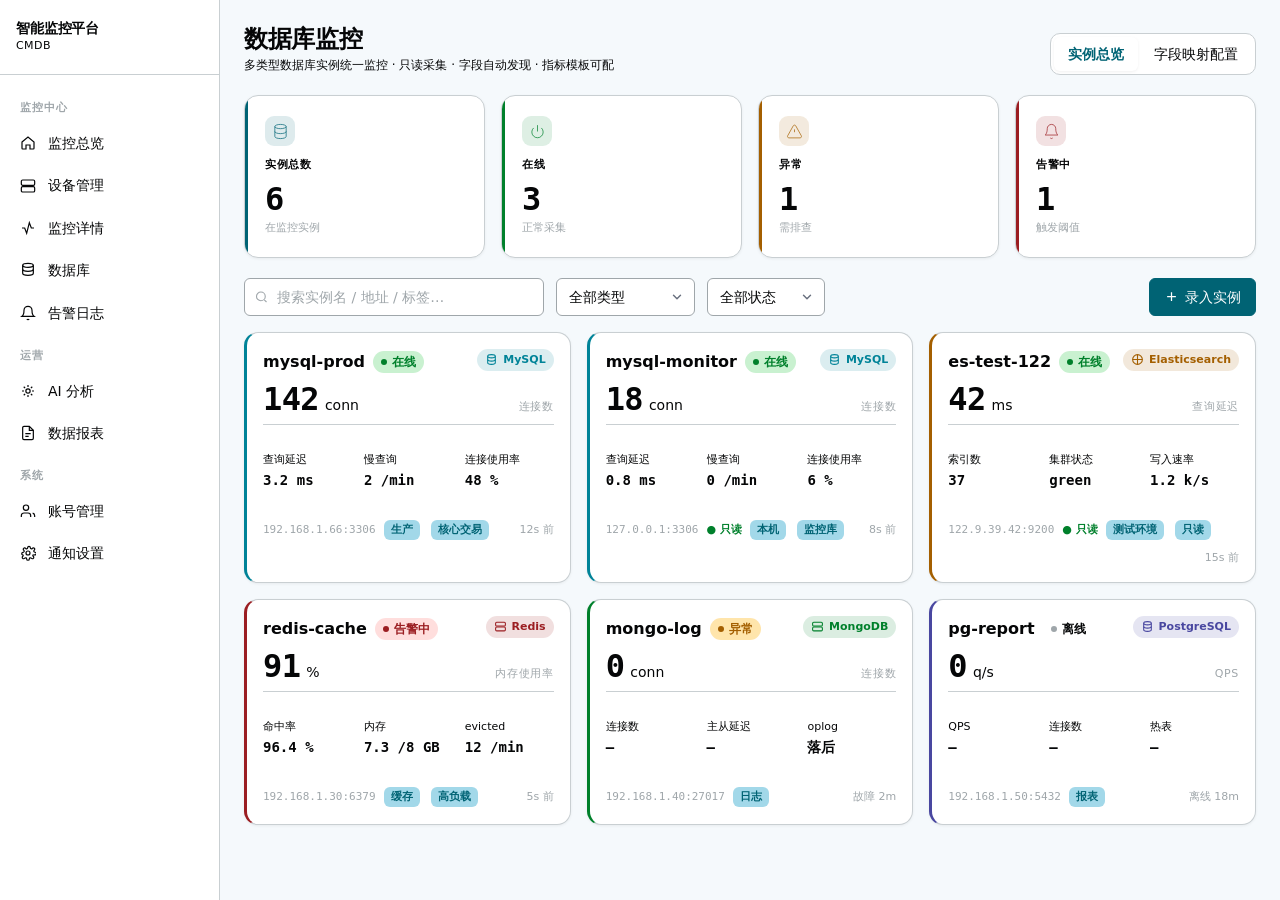
==== commit e0a3b52b: "sync: 生产版本自动镜像 2026-09-15" ====
--- a/frontend-custom/db-monitor.html
+++ b/frontend-custom/db-monitor.html
@@ -376,17 +376,9 @@
   </aside>
 
   <div class="main">
-    <header class="topbar">
-      <div class="crumb"><b>监控中心</b><span class="sep">/</span><span>数据库</span></div>
-      <div class="topbar-right">
-        <button class="icon-btn" id="btnTheme" title="切换主题">
-          <svg id="icoSun" viewBox="0 0 24 24" fill="none" stroke="currentColor"><circle cx="12" cy="12" r="4"/><path d="M12 2v2M12 20v2M4.9 4.9l1.4 1.4M17.7 17.7l1.4 1.4M2 12h2M20 12h2M4.9 19.1l1.4-1.4M17.7 6.3l1.4-1.4"/></svg>
-          <svg id="icoMoon" viewBox="0 0 24 24" fill="none" stroke="currentColor" style="display:none"><path d="M21 12.8A9 9 0 1 1 11.2 3 7 7 0 0 0 21 12.8z"/></svg>
-        </button>
-        <div class="who"><div class="avatar">A</div><div><div class="who-name">admin</div><div class="who-role">管理员</div></div></div>
-      </div>
-    </header>
-
+    <!-- 2026-09-15：移除页面自带顶栏（面包屑 + 账号块）。
+         该页由 mc-custom.js 的 enter() 内联挂载进主站 #res-main-root，
+         主站外壳已提供顶栏，此处重复显示故删除。主题切换并入主站顶栏。 -->
     <main class="content">
       <div class="page-head">
         <div>
@@ -456,16 +448,85 @@
 'use strict';
 function $(s){return document.querySelector(s);}
 function esc(v){if(v==null)return '';return String(v).replace(/[&<>"']/g,function(c){return {'&':'&amp;','<':'&lt;','>':'&gt;','"':'&quot;',"'":'&#39;'}[c];});}
-
-/* ===================== 类型定义 ===================== */
-var TYPES = {
-  mysql:        { t:'MySQL',        color:'var(--blue-600)',  icon:'<ellipse cx="12" cy="6" rx="7" ry="3"/><path d="M5 6v12c0 1.7 3.1 3 7 3s7-1.3 7-3V6"/><path d="M5 12c0 1.7 3.1 3 7 3s7-1.3 7-3"/>', hero:'连接数', unit:'conn' },
-  postgresql:   { t:'PostgreSQL',   color:'var(--purple-600)',icon:'<ellipse cx="12" cy="6" rx="7" ry="3"/><path d="M5 6v12c0 1.7 3.1 3 7 3s7-1.3 7-3V6"/><path d="M5 12c0 1.7 3.1 3 7 3s7-1.3 7-3"/>', hero:'QPS', unit:'q/s' },
-  mongodb:      { t:'MongoDB',      color:'var(--green-600)', icon:'<ellipse cx="12" cy="6" rx="7" ry="3"/><path d="M5 6v12c0 1.7 3.1 3 7 3s7-1.3 7-3V6"/><path d="M5 12c0 1.7 3.1 3 7 3s7-1.3 7-3"/>', hero:'连接数', unit:'conn' },
-  redis:        { t:'Redis',        color:'var(--coral-600)', icon:'<rect x="3" y="4" width="18" height="7" rx="2"/><rect x="3" y="13" width="18" height="7" rx="2"/><path d="M7 7.5h.01M7 16.5h.01"/>', hero:'内存使用率', unit:'%' },
-  elasticsearch:{ t:'Elasticsearch',color:'var(--amber-600)', icon:'<circle cx="12" cy="12" r="9"/><path d="M12 3v18M3 12h18"/>', hero:'查询延迟', unit:'ms' },
-  clickhouse:   { t:'ClickHouse',   color:'var(--blue-400)',  icon:'<ellipse cx="12" cy="6" rx="7" ry="3"/><path d="M5 6v12c0 1.7 3.1 3 7 3s7-1.3 7-3V6"/><path d="M5 12c0 1.7 3.1 3 7 3s7-1.3 7-3"/>', hero:'写入速率', unit:'r/s' }
+function api(method, url, body){
+  var tk=localStorage.getItem('token')||'';
+  var hd={'Content-Type':'application/json'}; if(tk) hd.Authorization='Bearer '+tk;
+  return fetch(url,{method:method,headers:hd,body:body?JSON.stringify(body):undefined,cache:'no-store'})
+    .then(function(r){ return r.json().catch(function(){return null;}).then(function(j){ return {ok:r.ok,status:r.status,body:j}; }); });
+}
+
+/* ===================== 类型定义（由 /api/dbs/meta 驱动，内置兜底） ===================== */
+var ICONS = {
+  rdb:    '<ellipse cx="12" cy="6" rx="7" ry="3"/><path d="M5 6v12c0 1.7 3.1 3 7 3s7-1.3 7-3V6"/><path d="M5 12c0 1.7 3.1 3 7 3s7-1.3 7-3"/>',
+  kv:     '<rect x="3" y="4" width="18" height="7" rx="2"/><rect x="3" y="13" width="18" height="7" rx="2"/><path d="M7 7.5h.01M7 16.5h.01"/>',
+  search: '<circle cx="12" cy="12" r="9"/><path d="M12 3v18M3 12h18"/>',
+  mq:     '<path d="M3 7h18M3 12h18M3 17h18"/><circle cx="7" cy="7" r="1.6"/><circle cx="7" cy="12" r="1.6"/><circle cx="7" cy="17" r="1.6"/>',
+  tsdb:   '<path d="M3 17l5-6 4 3 5-8 4 5"/><path d="M3 21h18"/>'
 };
+var ICON_BY_FAMILY = {
+  mysql:'rdb', postgresql:'rdb', sqlserver:'rdb', oracle:'rdb',
+  mongodb:'kv', redis:'kv', memcached:'kv',
+  elasticsearch:'search', clickhouse:'search',
+  kafka:'mq', rabbitmq:'mq', influxdb:'tsdb'
+};
+var COLOR_BY_FAMILY = {
+  mysql:'var(--blue-600)', postgresql:'var(--purple-600)', mongodb:'var(--green-600)',
+  redis:'var(--coral-600)', elasticsearch:'var(--amber-600)', clickhouse:'var(--blue-400)',
+  sqlserver:'var(--blue-600)', oracle:'var(--coral-600)', memcached:'var(--coral-600)',
+  kafka:'var(--purple-600)', rabbitmq:'var(--amber-600)', influxdb:'var(--green-600)'
+};
+var GROUP_ORDER = ['关系型','NoSQL','搜索/分析','消息队列','时序库','云托管'];
+var HERO_LABEL = { connections:'连接数', qps:'QPS', query_latency_ms:'查询延迟',
+  memory_usage_pct:'内存使用率', partitions:'分区', sessions:'会话数', messages_ready:'待消费积压' };
+var TYPES = {};
+var TEMPLATES = [];
+function buildTypes(types){
+  TYPES = {};
+  (types||[]).forEach(function(x){
+    var fam = x.family || x.key;
+    TYPES[x.key] = {
+      t:x.label, group:x.group||'其他', port:x.port,
+      color: COLOR_BY_FAMILY[fam]||'var(--accent)',
+      icon: ICONS[ICON_BY_FAMILY[fam]||'rdb'],
+      hero: HERO_LABEL[x.hero]||x.hero, heroField:x.hero, unit:x.unit||'', card:x.card||[]
+    };
+  });
+}
+/* 兜底：meta 到位前保证页面可渲染 */
+buildTypes([
+  {key:'mysql',label:'MySQL',port:3306,hero:'connections',unit:'conn',group:'关系型',family:'mysql'},
+  {key:'elasticsearch',label:'Elasticsearch',port:9200,hero:'query_latency_ms',unit:'ms',group:'搜索/分析',family:'elasticsearch'},
+  {key:'redis',label:'Redis',port:6379,hero:'memory_usage_pct',unit:'%',group:'NoSQL',family:'redis'},
+  {key:'postgresql',label:'PostgreSQL',port:5432,hero:'qps',unit:'q/s',group:'关系型',family:'postgresql'},
+  {key:'mongodb',label:'MongoDB',port:27017,hero:'connections',unit:'conn',group:'NoSQL',family:'mongodb'}
+]);
+function typeOptionsHtml(sel){
+  var byGroup={};
+  Object.keys(TYPES).forEach(function(k){
+    var g=TYPES[k].group||'其他'; (byGroup[g]=byGroup[g]||[]).push(k);
+  });
+  var groups=GROUP_ORDER.filter(function(g){return byGroup[g];});
+  Object.keys(byGroup).forEach(function(g){ if(groups.indexOf(g)<0) groups.push(g); });
+  return groups.map(function(g){
+    return '<optgroup label="'+esc(g)+'">'+byGroup[g].map(function(k){
+      return '<option value="'+k+'"'+(k===sel?' selected':'')+'>'+esc(TYPES[k].t)+'</option>';
+    }).join('')+'</optgroup>';
+  }).join('');
+}
+function tplLabel(key){
+  if(!key) return '—';
+  var t=TEMPLATES.filter(function(x){return x.key===key;})[0];
+  return t ? t.t : key;
+}
+function tplForType(type){
+  var t=TEMPLATES.filter(function(x){return (x.types||[]).indexOf(type)>=0;})[0];
+  return t ? t.key : '';
+}
+function templateOptionsHtml(sel){
+  return '<option value="">（不指定）</option>'+TEMPLATES.map(function(t){
+    return '<option value="'+esc(t.key)+'"'+(t.key===sel?' selected':'')+'>'+esc(t.t)+'</option>';
+  }).join('');
+}
 var STATUS = {
   online:   { t:'在线',   cls:'badge-success', dot:'var(--success)' },
   exception:{ t:'异常',   cls:'badge-warning', dot:'var(--warning)' },
@@ -489,34 +550,50 @@
     hero:0, metrics:{ 'QPS':'—', '连接数':'—', '热表':'—' }, addr:'192.168.1.50:5432', tags:['报表'], last:'离线 18m' }
 ];
 
-/* 后端实例 → 展示模型（字段缺失时回退演示值） */
+/* 后端实例 → 展示模型 */
+function relTime(iso){
+  if(!iso) return '—';
+  var t=new Date(iso).getTime(); if(isNaN(t)) return '—';
+  var s=Math.max(0,Math.round((Date.now()-t)/1000));
+  if(s<60) return s+'s 前';
+  if(s<3600) return Math.round(s/60)+'m 前';
+  if(s<86400) return Math.round(s/3600)+'h 前';
+  return Math.round(s/86400)+'d 前';
+}
 function mapApi(arr){
   return arr.map(function(r, i){
     var ty=r.type||'mysql';
     var m=(r.metrics&&typeof r.metrics==='object')?r.metrics:{};
+    var last = r.last_seen ? ('采集 '+relTime(r.last_seen)) : '—';
+    if (r.last_error) last = '错误: ' + r.last_error;
     return {
       id:r.id||(i+1), name:r.name||('实例'+i), type:ty, host:r.host||'', port:r.port||'',
       account:r.account||'', status:r.status||'online', readonly:!!r.readonly,
-      hero: (typeof r.hero==='number')?r.hero:(m.connections!=null?m.connections:(m.qps!=null?m.qps:0)),
-      metrics: m && Object.keys(m).length ? m : { '连接数':'—', '查询延迟':'—', '连接使用率':'—' },
-      addr: (r.host||'')+':'+(r.port||''), tags: r.tags||[], last: r.last_error ? ('错误 '+r.last_error) : '—'
+      template:r.template||'', hero_label:r.hero_label||'', unit:r.unit||'',
+      hero:(typeof r.hero==='number')?r.hero:0,
+      metrics:m, error:r.last_error||'', addr:(r.host||'')+':'+(r.port||''),
+      tags:r.tags||[], last:last
     };
   });
 }
 
 /* 优先拉取真实接口，失败（后端未就绪）则回落演示数据 */
 var DATA = ROWS;
+var API_OK = false;
+function loadMeta(){
+  return api('GET','/api/dbs/meta').then(function(res){
+    if (res.ok && res.body && res.body.types){
+      buildTypes(res.body.types);
+      TEMPLATES = res.body.templates || [];
+    }
+  }).catch(function(){});
+}
 function loadInstances(){
-  var TOKEN = localStorage.getItem('token') || '';
-  var hd = {'Content-Type':'application/json'}; if (TOKEN) hd.Authorization = 'Bearer ' + TOKEN;
-  fetch('/api/dbs/instances', { headers: hd, cache:'no-store' })
-    .then(function(r){ return r.ok ? r.json() : null; })
-    .then(function(j){
-      var arr = j && (j.data || j);
-      if (Array.isArray(arr) && arr.length) { DATA = mapApi(arr); }
-      renderAll();
-    })
-    .catch(function(){ renderAll(); });
+  return api('GET','/api/dbs/instances').then(function(res){
+    var arr = res.body && (res.body.data || res.body);
+    if (Array.isArray(arr)) { DATA = mapApi(arr); API_OK = true; }
+    renderAll();
+  }).catch(function(){ toast('实例列表加载失败，当前显示演示数据','warn'); renderAll(); });
 }
 
 /* ===================== 主题 ===================== */
@@ -529,7 +606,8 @@
   document.documentElement.classList.toggle('dark', dark);
 }
 applyTheme();
-$('#btnTheme').addEventListener('click', function(){
+var _btTheme = $('#btnTheme');
+if (_btTheme) _btTheme.addEventListener('click', function(){
   var dark = document.documentElement.classList.contains('dark');
   localStorage.setItem('dbTheme', dark?'light':'dark'); applyTheme();
 });
@@ -617,6 +695,9 @@
   return { line:d, area:area };
 }
 function drawChart(svg, data, color){
+  data=(data||[]).map(function(v){ var n=Number(v); return isFinite(n)?n:0; });
+  if(data.length===0) data=[0,0];
+  if(data.length===1) data=[data[0],data[0]];
   var w=520,h=200,pad=12; var p=areaPath(data,w,h,pad);
   var gid='g'+Math.random().toString(36).slice(2,7);
   svg.setAttribute('viewBox','0 0 '+w+' '+h);
@@ -632,22 +713,21 @@
   var ty=TYPES[r.type]||{color:'var(--accent)',t:r.type,hero:'指标',unit:''};
   var offline = (r.status==='offline' || r.status==='exception');
   var connHtml = offline
-    ? '<div class="conn-bar err"><svg viewBox="0 0 24 24" fill="none" stroke="currentColor"><circle cx="12" cy="12" r="9"/><path d="M12 8v5M12 16h.01"/></svg><div><b>连通异常</b> · 最近错误：'+(r.status==='offline'?'连接拒绝 (ECONNREFUSED)':'认证失败 / 主从延迟超阈值')+'</div></div>'
-    : '<div class="conn-bar ok"><svg viewBox="0 0 24 24" fill="none" stroke="currentColor"><path d="M20 6 9 17l-5-5"/></svg><div><b>连通正常</b> · 采集间隔 15s · 只读账号 '+esc(r.account)+ (r.readonly?' · 测试环境只读':'') +'</div></div>';
-
-  var kpis = [
-    { k:'连接数', v:r.hero },
-    { k:'查询延迟', v:r.metrics['查询延迟']||'—' },
-    { k:'慢查询', v:r.metrics['慢查询']||'—', cls:(r.metrics['慢查询']||'').indexOf('/min')>0 && parseInt(r.metrics['慢查询'])>10?'warn':'' },
-    { k:'连接使用率', v:r.metrics['连接使用率']||'—', cls:(r.metrics['连接使用率']||'').indexOf('%')>0 && parseInt(r.metrics['连接使用率'])>85?'danger':'' }
-  ];
-  var kpiHtml = kpis.map(function(k){ return '<div class="kpi '+(k.cls||'')+'"><div class="kpi-k">'+esc(k.k)+'</div><div class="kpi-v">'+esc(k.v)+'</div></div>'; }).join('');
-
-  var alarms = (r.status==='alerting')
-    ? [ {t:'内存使用率超阈值',m:'redis-cache 内存使用率 91% 超过 85% 告警线',time:'2 分钟前',lv:'danger'},
-        {t:'evicted 键增速异常',m:'近 5 分钟 evicted 12 keys/min',time:'5 分钟前',lv:'warning'} ]
-    : (r.status==='exception')
-    ? [ {t:'采集失败',m:'mongo-log 连续 2 次连通性探测失败',time:'2 分钟前',lv:'danger'} ]
+    ? '<div class="conn-bar err"><svg viewBox="0 0 24 24" fill="none" stroke="currentColor"><circle cx="12" cy="12" r="9"/><path d="M12 8v5M12 16h.01"/></svg><div><b>采集异常</b> · '+esc(r.error||(r.status==='offline'?'连接被拒绝':'探测失败'))+'</div></div>'
+    : '<div class="conn-bar ok"><svg viewBox="0 0 24 24" fill="none" stroke="currentColor"><path d="M20 6 9 17l-5-5"/></svg><div><b>连通正常</b> · 只读采集 · 账号 '+esc(r.account||'—')+(r.readonly?' · 强制只读':'')+'</div></div>';
+
+  var heroLabel = r.hero_label || ty.hero;
+  var kpis = [ { k:heroLabel, v:r.hero } ];
+  Object.keys(r.metrics||{}).forEach(function(k){
+    if (k===heroLabel) return;
+    var v=r.metrics[k], cls='';
+    if (typeof v==='string' && v.indexOf('%')>0 && parseFloat(v)>85) cls='danger';
+    kpis.push({ k:k, v:v, cls:cls });
+  });
+  var kpiHtml = kpis.slice(0,6).map(function(k){ return '<div class="kpi '+(k.cls||'')+'"><div class="kpi-k">'+esc(k.k)+'</div><div class="kpi-v">'+esc(k.v)+'</div></div>'; }).join('');
+
+  var alarms = r.error
+    ? [ {t:'采集失败',m:r.error,time:r.last,lv:'danger'} ]
     : [ {t:'无活动告警',m:'当前实例处于健康状态',time:'—',lv:'ok'} ];
   var alarmHtml = alarms.map(function(a){
     var ic = a.lv==='ok' ? '<svg viewBox="0 0 24 24" fill="none" stroke="currentColor"><path d="M20 6 9 17l-5-5"/></svg>' : '<svg viewBox="0 0 24 24" fill="none" stroke="currentColor"><path d="M18 8a6 6 0 1 0-12 0c0 7-3 9-3 9h18s-3-2-3-9"/><path d="M13.7 21a2 2 0 0 1-3.4 0"/></svg>';
@@ -663,7 +743,7 @@
       + connHtml
       +'<div class="sec"><div class="sec-t">关键指标</div><div class="kpi-row">'+kpiHtml+'</div></div>'
       +'<div class="sec"><div class="sec-t">指标趋势</div>'
-        +'<div class="chart-wrap"><div class="chart-head"><span class="chart-title">'+esc(ty.hero)+'</span>'
+        +'<div class="chart-wrap"><div class="chart-head"><span class="chart-title">'+esc(heroLabel)+'</span>'
           +'<div class="seg" data-chart="1"><button data-r="1h" class="active">1h</button><button data-r="24h">24h</button><button data-r="7d">7d</button></div></div>'
           +'<svg class="chart-svg" id="chartSvg"></svg></div></div>'
       +'<div class="sec"><div class="sec-t">告警记录</div>'+alarmHtml+'</div>'
@@ -671,6 +751,7 @@
         +'<dt>类型</dt><dd>'+esc(ty.t)+'</dd>'
         +'<dt>地址</dt><dd class="mono">'+esc(r.addr)+'</dd>'
         +'<dt>账号</dt><dd class="mono">'+esc(r.account)+(r.readonly?'（只读）':'')+'</dd>'
+        +'<dt>指标模板</dt><dd>'+esc(tplLabel(r.template))+'</dd>'
         +'<dt>标签</dt><dd>'+(r.tags||[]).map(function(t){return '<span class="tag">'+esc(t)+'</span>';}).join('')+'</dd>'
         +'<dt>最近采集</dt><dd class="muted mono">'+esc(r.last)+'</dd>'
       +'</dl></div>'
@@ -707,7 +788,14 @@
     });
   });
   var de=$('#dEdit'); if(de) de.onclick=function(){ closeLayer(); openEdit(r); };
-  var dd=$('#dDel'); if(dd) dd.onclick=function(){ toast('演示稿：删除操作需二次确认弹窗','warn'); };
+  var dd=$('#dDel'); if(dd) dd.onclick=function(){
+    if(!window.confirm('确认删除实例「'+r.name+'」？该操作不可撤销。')) return;
+    dd.disabled=true; dd.textContent='删除中…';
+    api('DELETE','/api/dbs/instances/'+r.id).then(function(res){
+      if(res.ok){ toast('实例已删除','ok'); closeLayer(); loadInstances(); }
+      else { toast((res.body&&res.body.detail)||'删除失败','warn'); dd.disabled=false; dd.textContent='删除'; }
+    }).catch(function(){ toast('删除失败','warn'); dd.disabled=false; dd.textContent='删除'; });
+  };
 }
 
 /* ===================== 6.3 字段映射 ===================== */
@@ -750,24 +838,49 @@
   }).join('');
 }
 
-/* ===================== 6.4 录入 / 编辑抽屉 ===================== */
+/* ===================== 6.4 录入 / 编辑抽屉（真实 CRUD + 测试连接） ===================== */
+var PARAM_HINT = {
+  elasticsearch:'index=log-*  限定索引范围',
+  redis:'database=0  指定库号',
+  postgresql:'database=postgres  指定库名',
+  mongodb:'authSource=admin  认证库',
+  sqlserver:'database=master  指定库名',
+  oracle:'service_name=ORCL  或 sid=ORCL',
+  rabbitmq:'vhost=/  可选虚拟主机',
+  kafka:'group=消费组名  填了才算消费积压',
+  influxdb:'org=xxx  可选'
+};
+var EDIT_LOCK_NOTE='<div class="readonly-note"><svg viewBox="0 0 24 24" fill="none" stroke="currentColor"><rect x="3" y="11" width="18" height="11" rx="2"/><path d="M7 11V7a5 5 0 0 1 10 0v4"/></svg>采集端一律只读：请填<b>只读账号</b>，不授予写 / DDL 权限。密码加密存储，接口不回显。</div>';
+var EDIT_CLOSE_X='<button class="icon-btn" data-close="1" style="float:right"><svg viewBox="0 0 24 24" fill="none" stroke="currentColor"><path d="M18 6 6 18M6 6l12 12"/></svg></button>';
+function paramsToStr(o){
+  if(!o||typeof o!=='object') return '';
+  return Object.keys(o).map(function(k){ return k+'='+o[k]; }).join(', ');
+}
+function showOut(el, kind, html){
+  var ic = kind==='ok'
+    ? '<svg viewBox="0 0 24 24" fill="none" stroke="currentColor"><path d="M20 6 9 17l-5-5"/></svg>'
+    : '<svg viewBox="0 0 24 24" fill="none" stroke="currentColor"><circle cx="12" cy="12" r="9"/><path d="M12 8v5M12 16h.01"/></svg>';
+  el.className='test-out show '+kind;
+  el.innerHTML=ic+'<div>'+html+'</div>';
+}
 function openEdit(r){
   var isNew=!r;
-  var d=r||{ name:'', type:'mysql', host:'', port:3306, account:'monitor_ro', password:'', params:'', template:'', tags:'' };
-  var typeOpts=Object.keys(TYPES).map(function(k){ return '<option value="'+k+'"'+(d.type===k?' selected':'')+'>'+esc(TYPES[k].t)+'</option>'; }).join('');
-  var tplOpts=['默认关系库模板','ES 日志模板','Redis 缓存模板','Mongo 文档模板'].map(function(t){ return '<option value="'+t+'"'+(d.template===t?' selected':'')+'>'+esc(t)+'</option>'; }).join('');
+  var d=r||{ name:'', type:'mysql', host:'', port:'', account:'', template:'', tags:[], extra:{} };
+  var tOpts=typeOptionsHtml(d.type||'mysql');
+  var tpls=templateOptionsHtml(d.template||'');
+  var paramStr=paramsToStr(d.extra);
   var html='<div class="scrim" data-close="1"></div><div class="modal" style="width:min(560px,calc(100vw - 32px));max-height:calc(100vh - 48px)">'
-    +'<div class="modal-head">'+(isNew?'录入数据库实例':'编辑实例 · '+esc(d.name))+'<button class="icon-btn" data-close="1" style="float:right"><svg viewBox="0 0 24 24" fill="none" stroke="currentColor"><path d="M18 6 6 18M6 6l12 12"/></svg></button></div>'
+    +'<div class="modal-head">'+(isNew?'录入数据库实例':'编辑实例 · '+esc(d.name))+EDIT_CLOSE_X+'</div>'
     +'<div class="modal-body" style="max-height:calc(100vh - 200px)">'
-      + (isNew?'<div class="readonly-note"><svg viewBox="0 0 24 24" fill="none" stroke="currentColor"><rect x="3" y="11" width="18" height="11" rx="2"/><path d="M7 11V7a5 5 0 0 1 10 0v4"/></svg>采集端一律只读：请填<b>只读账号</b>，不授予写 / DDL 权限。密码加密存储，接口不回显。</div>':'')
-      +'<div class="f"><label class="req">实例名</label><input class="input" id="eName" value="'+esc(d.name)+'" placeholder="如 mysql-prod"/></div>'
-      +'<div class="grid2"><div class="f"><label class="req">类型</label><select class="input" id="eType">'+typeOpts+'</select></div>'
+      + (isNew?EDIT_LOCK_NOTE:'')
+      +'<div class="f"><label class="req">实例名</label><input class="input" id="eName" value="'+esc(d.name||'')+'" placeholder="如 mysql-prod"/></div>'
+      +'<div class="grid2"><div class="f"><label class="req">类型</label><select class="input" id="eType">'+tOpts+'</select></div>'
         +'<div class="f"><label class="req">端口</label><input class="input mono" id="ePort" type="number" value="'+esc(d.port||'')+'"/></div></div>'
       +'<div class="f"><label class="req">主机</label><input class="input mono" id="eHost" value="'+esc(d.host||'')+'" placeholder="如 192.168.1.66 或 127.0.0.1"/></div>'
       +'<div class="grid2"><div class="f"><label class="req">账号</label><input class="input" id="eAccount" value="'+esc(d.account||'')+'" placeholder="只读账号"/></div>'
         +'<div class="f"><label>密码'+(isNew?'':'（留空=不改）')+'</label><input class="input" id="ePass" type="password" placeholder="'+(isNew?'••••••':'留空则不修改')+'"/></div></div>'
-      +'<div class="f"><label>类型专属参数</label><input class="input mono" id="eParams" value="'+esc(d.params||'')+'" placeholder="ES: index=log-* ｜ MySQL: connect_timeout=5"/></div>'
-      +'<div class="grid2"><div class="f"><label>指标模板</label><select class="input" id="eTpl">'+tplOpts+'</select></div>'
+      +'<div class="f"><label>类型专属参数</label><input class="input mono" id="eParams" value="'+esc(paramStr)+'" placeholder="键=值, 键=值"/><div class="hint" id="eParamHint" style="margin-top:4px"></div></div>'
+      +'<div class="grid2"><div class="f"><label>指标模板</label><select class="input" id="eTpl">'+tpls+'</select></div>'
         +'<div class="f"><label>标签</label><input class="input" id="eTags" value="'+esc((d.tags||[]).join(', '))+'" placeholder="逗号分隔"/></div></div>'
       +'<div class="test-out" id="testOut"></div>'
     +'</div>'
@@ -775,18 +888,74 @@
       +'<button class="btn btn-secondary" data-close="1">取消</button><button class="btn btn-primary" id="eSave">'+(isNew?'创建':'保存')+'</button></div></div>';
   $('#layerHost').innerHTML=html;
 
+  function tplApplies(key, type){
+    var t=TEMPLATES.filter(function(x){return x.key===key;})[0];
+    return !!(t && (t.types||[]).indexOf(type)>=0);
+  }
+  function syncType(){
+    var t=$('#eType').value, meta=TYPES[t]||{};
+    var ph=$('#eParamHint'); if(ph) ph.textContent = PARAM_HINT[t] ? ('示例：'+PARAM_HINT[t]) : '';
+    var pv=$('#ePort').value.trim();
+    var known=false; Object.keys(TYPES).forEach(function(k){ if(String(TYPES[k].port)===pv) known=true; });
+    if(!pv || known) $('#ePort').value = meta.port||'';
+    var cur=$('#eTpl').value;
+    if(!cur || !tplApplies(cur,t)) $('#eTpl').value = tplForType(t);
+  }
+  function collect(){
+    var pv={};
+    ($('#eParams').value||'').split(/[,;]/).forEach(function(seg){
+      seg=seg.trim(); if(!seg) return;
+      var i=seg.indexOf('=');
+      if(i>0){ pv[seg.slice(0,i).trim()]=seg.slice(i+1).trim(); }
+    });
+    return {
+      type:$('#eType').value, host:$('#eHost').value.trim(),
+      port:parseInt($('#ePort').value,10)||0,
+      account:$('#eAccount').value.trim(), password:$('#ePass').value,
+      template:$('#eTpl').value, extra_params:pv
+    };
+  }
+  $('#eType').addEventListener('change', syncType);
+  syncType();
+
   $('#eTest').onclick=function(){
-    var host=$('#eHost').value.trim(), port=$('#ePort').value.trim(), ac=$('#eAccount').value.trim();
-    var out=$('#testOut');
-    if(!host||!port||!ac){ out.className='test-out show err'; out.innerHTML='<svg viewBox="0 0 24 24" fill="none" stroke="currentColor"><circle cx="12" cy="12" r="9"/><path d="M12 8v5M12 16h.01"/></svg><div>请先填写主机、端口、账号后再测试。</div>'; return; }
-    out.className='test-out show ok'; out.innerHTML='<svg viewBox="0 0 24 24" fill="none" stroke="currentColor"><path d="M20 6 9 17l-5-5"/></svg><div><b>连接成功</b> · '+esc(host+':'+port)+' 认证通过（只读探测，未执行任何写操作）。</div>';
-    toast('连通性测试通过','ok');
+    var out=$('#testOut'), c=collect();
+    if(!c.host||!c.port){ showOut(out,'err','请先填写主机与端口。'); return; }
+    out.className='test-out show'; out.innerHTML='<div>正在只读探测…</div>';
+    api('POST','/api/dbs/test', c).then(function(res){
+      var j=res.body||{};
+      if(j.ok){
+        var m=j.metrics||{}, parts=[];
+        Object.keys(m).forEach(function(k){
+          if(k==='ok'||k==='status'||k==='_note') return;
+          parts.push(k+'='+m[k]);
+        });
+        showOut(out,'ok','<b>连接成功</b> · '+esc(c.host+':'+c.port)+' · 延迟 '+(j.latency_ms||0)+' ms（只读探测，未执行任何写操作）'
+          +'<br><span class="mono" style="font-size:var(--text-xs);opacity:.75">'+esc(parts.slice(0,8).join('　'))+'</span>');
+        toast('连通性测试通过','ok');
+      } else {
+        showOut(out,'err','<b>探测失败</b> · '+esc(j.error||'未知错误'));
+      }
+    }).catch(function(){ showOut(out,'err','探测请求失败（后端不可达）'); });
   };
   $('#eSave').onclick=function(){
     var name=$('#eName').value.trim();
     if(!name){ toast('实例名不能为空','warn'); return; }
-    toast(isNew?'实例已录入（演示稿）':'修改已保存（演示稿）','ok');
-    closeLayer();
+    var c=collect();
+    if(!c.host){ toast('主机不能为空','warn'); return; }
+    if(!c.port){ toast('端口不合法','warn'); return; }
+    var body={ name:name, type:c.type, host:c.host, port:c.port, account:c.account,
+               template:c.template, extra_params:c.extra_params,
+               tags:($('#eTags').value||'').split(',').map(function(s){return s.trim();}).filter(Boolean) };
+    if(c.password) body.password=c.password;
+    var btn=$('#eSave'), label=isNew?'创建':'保存';
+    btn.disabled=true; btn.textContent='提交中…';
+    (isNew ? api('POST','/api/dbs/instances', body) : api('PUT','/api/dbs/instances/'+d.id, body))
+      .then(function(res){
+        if(res.ok){ toast(isNew?'实例已创建':'修改已保存','ok'); closeLayer(); loadInstances(); }
+        else { toast((res.body&&res.body.detail)||'保存失败','warn'); btn.disabled=false; btn.textContent=label; }
+      })
+      .catch(function(){ toast('保存失败（后端不可达）','warn'); btn.disabled=false; btn.textContent=label; });
   };
 }
 
@@ -813,8 +982,8 @@
 $('#btnSaveTpl').addEventListener('click', function(){ toast('字段映射模板已保存（演示稿）','ok'); });
 
 function renderAll(){ renderStats(); fillTypeFilter(); renderGrid(); }
-/* 启动：尝试拉真实数据，失败则用演示数据（后端 /api/dbs 就绪后自动切换） */
-loadInstances();
+/* 启动：先拉类型 / 模板目录，再拉实例列表（接口不可用时回落演示数据） */
+loadMeta().then(function(){ renderAll(); return loadInstances(); });
 })();
 </script>
 </body>
